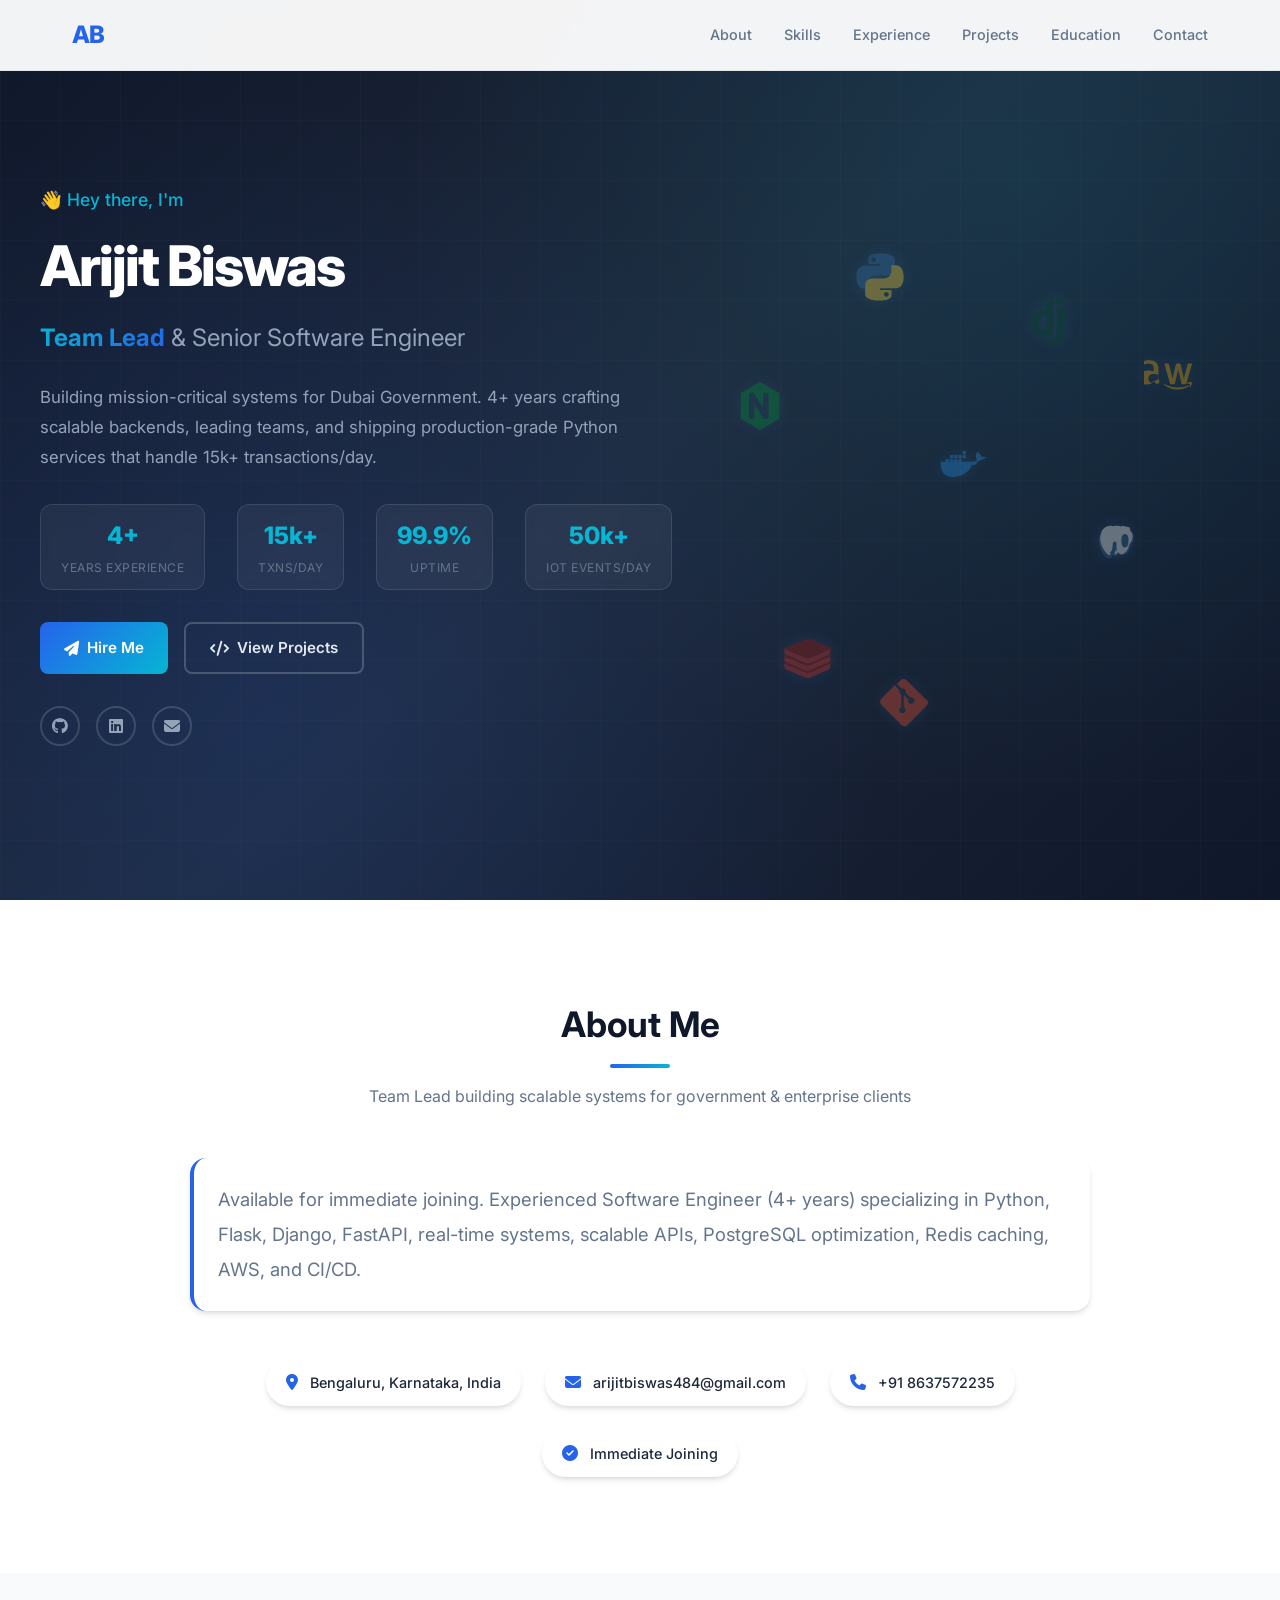
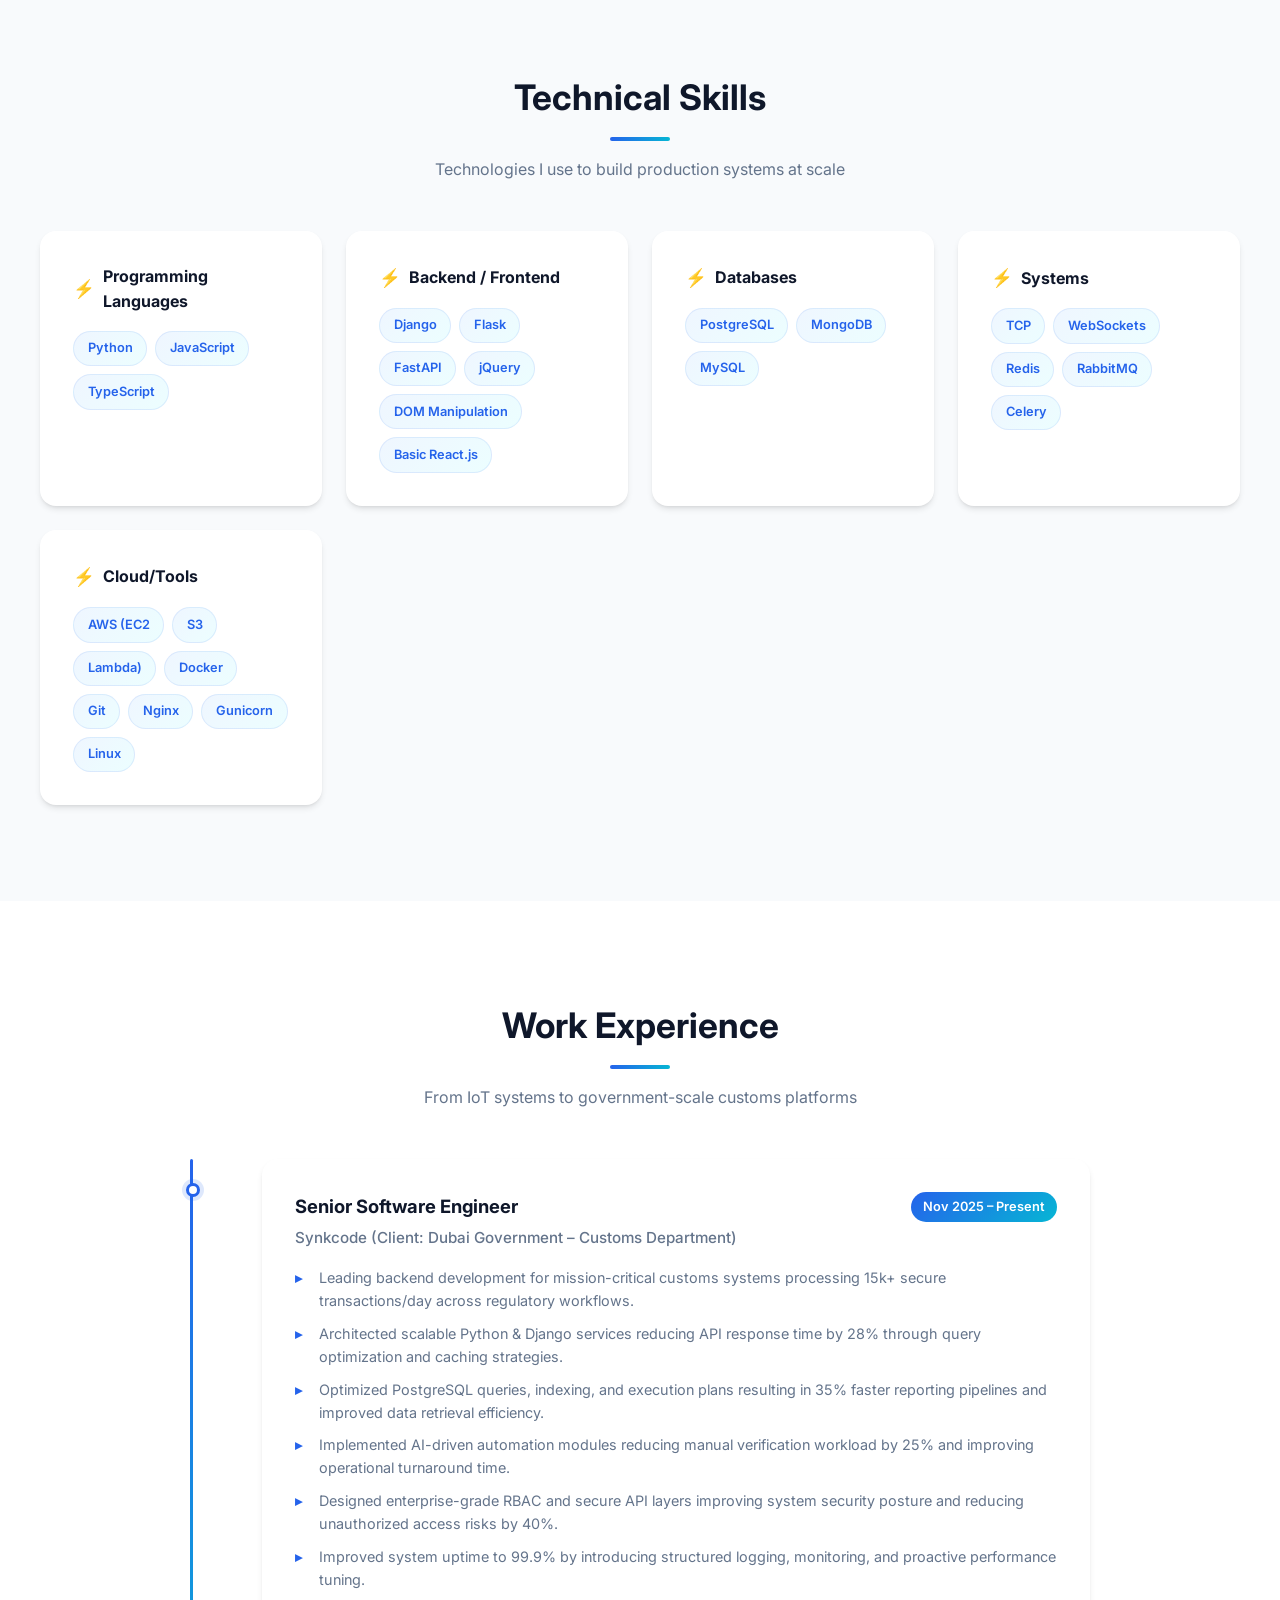
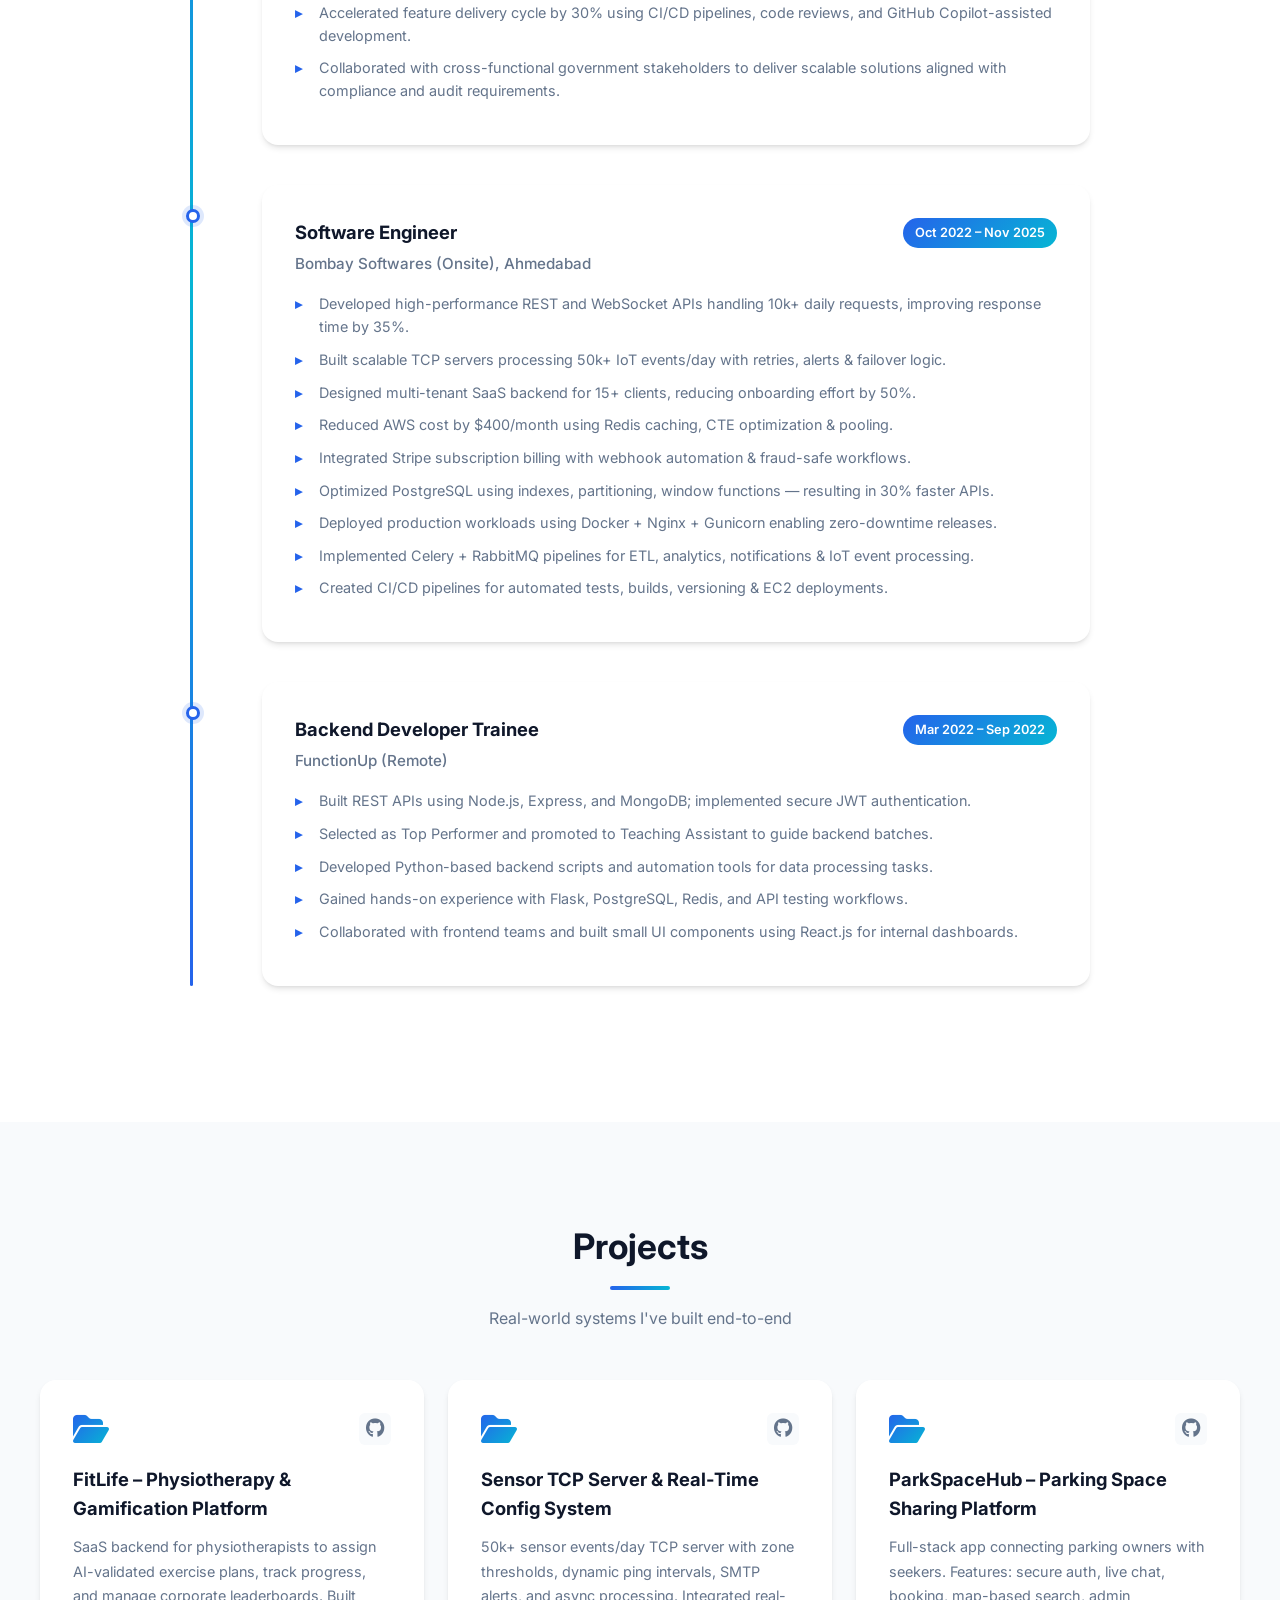
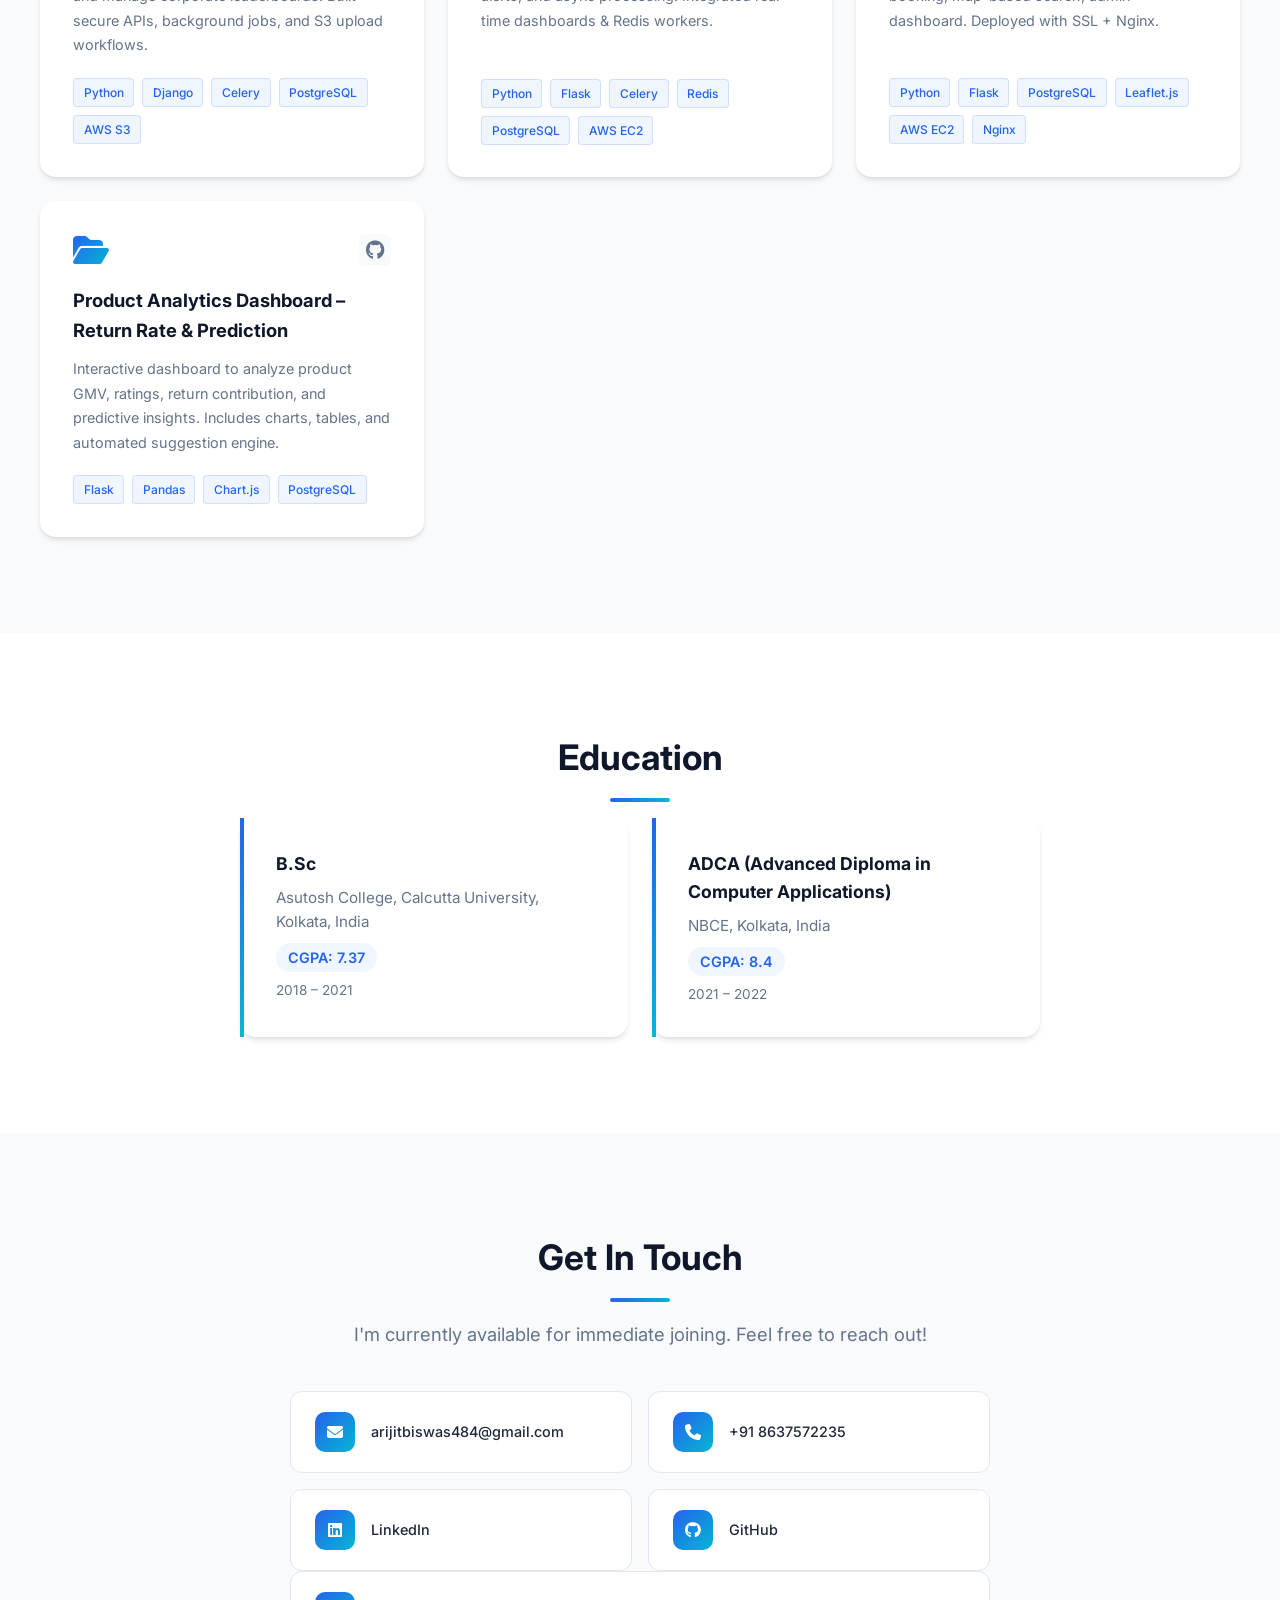
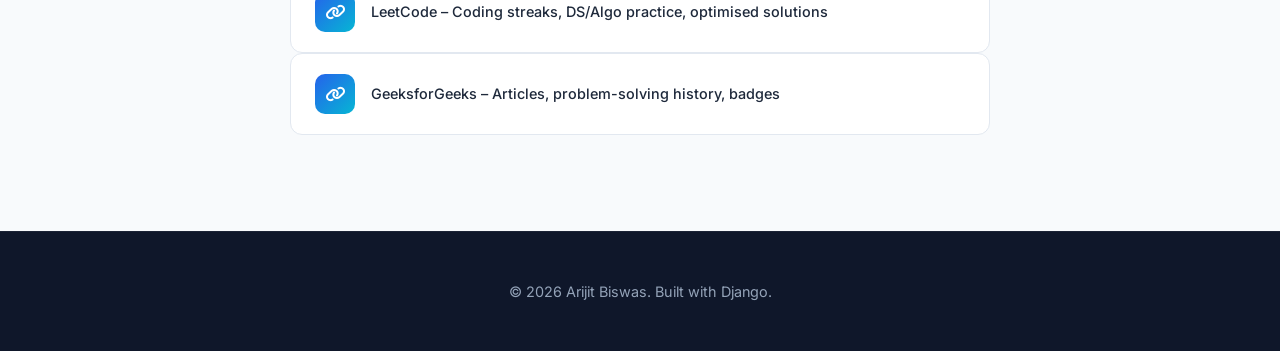
==== docs/index.html @ 63aa848c "Add static export for GitHub Pages" ====
<!DOCTYPE html>
<html lang="en">
<head>
    <meta charset="UTF-8">
    <meta name="viewport" content="width=device-width, initial-scale=1.0">
    <title>Arijit Biswas - Portfolio</title>
    <link rel="stylesheet" href="./static/css/style.css">
    <link href="https://fonts.googleapis.com/css2?family=Inter:wght@300;400;500;600;700;800&display=swap" rel="stylesheet">
    <link rel="stylesheet" href="https://cdnjs.cloudflare.com/ajax/libs/font-awesome/6.4.0/css/all.min.css">
</head>
<body>
    <nav class="navbar" id="navbar">
        <div class="nav-container">
            <a href="#hero" class="nav-logo">AB</a>
            <ul class="nav-links">
                <li><a href="#about">About</a></li>
                <li><a href="#skills">Skills</a></li>
                <li><a href="#experience">Experience</a></li>
                <li><a href="#projects">Projects</a></li>
                <li><a href="#education">Education</a></li>
                <li><a href="#contact">Contact</a></li>
            </ul>
            <button class="nav-toggle" id="nav-toggle">
                <i class="fas fa-bars"></i>
            </button>
        </div>
    </nav>

    
<!-- Hero Section -->
<section class="hero" id="hero">
    <div class="hero-overlay"></div>
    <div class="hero-particles" id="particles"></div>
    <div class="hero-content">
        <div class="hero-text">
            <p class="hero-greeting">👋 Hey there, I'm</p>
            <h1 class="hero-name">Arijit Biswas</h1>
            <h2 class="hero-title">
                <span class="title-highlight">Team Lead</span> &amp; Senior Software Engineer
            </h2>
            <p class="hero-summary">Building mission-critical systems for Dubai Government. 4+ years crafting scalable backends, leading teams, and shipping production-grade Python services that handle 15k+ transactions/day.</p>
            <div class="hero-stats">
                <div class="stat-item">
                    <span class="stat-number">4+</span>
                    <span class="stat-label">Years Experience</span>
                </div>
                <div class="stat-item">
                    <span class="stat-number">15k+</span>
                    <span class="stat-label">Txns/Day</span>
                </div>
                <div class="stat-item">
                    <span class="stat-number">99.9%</span>
                    <span class="stat-label">Uptime</span>
                </div>
                <div class="stat-item">
                    <span class="stat-number">50k+</span>
                    <span class="stat-label">IoT Events/Day</span>
                </div>
            </div>
            <div class="hero-cta">
                <a href="#contact" class="btn btn-primary"><i class="fas fa-paper-plane"></i> Hire Me</a>
                <a href="#projects" class="btn btn-outline"><i class="fas fa-code"></i> View Projects</a>
            </div>
            <div class="hero-socials">
                
                <a href="https://github.com/Ghostarijit" target="_blank"><i class="fab fa-github"></i></a>
                
                
                <a href="https://linkedin.com/in/arijit-biswas-a371b4179/" target="_blank"><i class="fab fa-linkedin"></i></a>
                
                <a href="mailto:arijitbiswas484@gmail.com"><i class="fas fa-envelope"></i></a>
            </div>
        </div>
        <div class="hero-tech-icons">
            <!-- Python -->
            <div class="floating-icon" style="--delay: 0s; --x: 68%; --y: 12%">
                <svg viewBox="0 0 128 128"><path fill="#3776AB" d="M63.4 1.1C31.3 1.1 33.2 15.1 33.2 15.1l.1 14.5h30.8v4.4H24.5S1 30.7 1 63.6s20.5 31.7 20.5 31.7h12.2V80.5s-.7-20.5 20.2-20.5h30.2s19.5.3 19.5-18.9V18.6S107 1.1 63.4 1.1zM47.1 11.3c3.5 0 6.4 2.9 6.4 6.4s-2.9 6.4-6.4 6.4-6.4-2.9-6.4-6.4 2.9-6.4 6.4-6.4z"/><path fill="#FFD43B" d="M64.6 126.9c32.1 0 30.2-14 30.2-14l-.1-14.5H64v-4.4h39.6s23.5 3.3 23.5-29.6-20.5-31.7-20.5-31.7H94.3v14.8s.7 20.5-20.2 20.5H43.9s-19.5-.3-19.5 18.9v22.5S21 126.9 64.6 126.9zm16.3-10.2c-3.5 0-6.4-2.9-6.4-6.4s2.9-6.4 6.4-6.4 6.4 2.9 6.4 6.4-2.9 6.4-6.4 6.4z"/></svg>
            </div>
            <!-- Django -->
            <div class="floating-icon" style="--delay: 0.8s; --x: 82%; --y: 20%">
                <svg viewBox="0 0 128 128"><path fill="#0C4B33" d="M59.4 0h20.2v96.6c-10.4 2-18 2.8-26.3 2.8C31.5 99.4 20 88.8 20 66.4c0-21.2 12.3-34.8 31.5-34.8 3 0 5.2.3 7.9 1V0zM59.4 49c-2-0.7-3.7-1-5.9-1-9.4 0-14.8 7.2-14.8 19.8 0 12.2 5.2 18.9 14.6 18.9 2 0 3.7-.2 6.1-.7V49z"/><path fill="#0C4B33" d="M108 23.3v53.4c0 18.4-1.4 27.2-5.4 34.8-3.7 7.2-8.6 11.7-18.7 16.7L65 119.4c10.1-4.7 14.8-8.7 18-15.2 3.4-6.7 4.5-14.5 4.5-34.2V23.3H108z"/><path fill="#0C4B33" d="M87.5 0h20.5v16.5H87.5z"/></svg>
            </div>
            <!-- Docker -->
            <div class="floating-icon" style="--delay: 1.5s; --x: 75%; --y: 45%">
                <svg viewBox="0 0 128 128"><path fill="#2496ED" d="M124.8 52.1c-4.3-2.5-10-2.8-14.8-1.4-.6-5.2-4-9.7-8-12.9l-1.6-1.3-1.4 1.6c-2.7 3.3-3.4 8.8-3.1 13 .3 3.1 1.2 6.3 3 9-3.2 1.8-6.8 2.6-10.2 3H2.3c-1.5 8.3-.3 19.2 4.8 27.3 5.8 9 14.8 13.4 27.4 13.4 24.2 0 42.2-11.2 50.6-31.5 3.3.1 10.4.2 14-6.9l.3-.5-1.6-.9zM24 56.9h-8.7v8.7H24v-8.7zm11.3 0H26.5v8.7h8.7v-8.7zm11.2 0H37.8v8.7h8.7v-8.7zm11.3 0H49.1v8.7h8.7v-8.7zM35.3 45.6H26.5v8.7h8.7v-8.7zm11.2 0H37.8v8.7h8.7v-8.7zm11.3 0H49.1v8.7h8.7v-8.7zm11.2 0h-8.7v8.7H69v-8.7zm0-11.3h-8.7v8.7H69v-8.7z"/></svg>
            </div>
            <!-- PostgreSQL -->
            <div class="floating-icon" style="--delay: 2s; --x: 88%; --y: 60%">
                <svg viewBox="0 0 128 128"><path fill="#336791" d="M93.8 18.6c-5-2.5-10.3-3.8-15.8-4.2-3.6-.2-7.1.1-10.5 1-1.3-.5-2.7-.8-4.1-1.1-5.5-1-10.8-.7-15.8.7-1.6-0.5-3.2-.9-4.9-1.2-5.8-1-11.2-.5-16 1.5C18.1 19 13.1 25.6 10 34c-4 10.8-3.5 22.8 1.4 35.8 1.6 4.2 3.5 8.1 5.6 11.6 3.1 5.2 6.5 9.4 10 12.3 3.1 2.6 6.1 3.9 8.8 3.9 1.3 0 2.6-.3 3.7-.9 2.5-1.4 4.2-4.2 5.1-8.5l.7.5c2 1.3 4.1 2 6.2 2.1h.5c3.4 0 6.5-1.8 8.7-5.1.1-.2.3-.4.4-.6 1.3 1.3 2.8 2.2 4.5 2.8 1.3.4 2.7.7 4.2.7 5.5 0 11.5-3.3 16.1-9.1 3.8-4.8 6.3-10.7 7-16.5.1-.6.1-1.2.2-1.8 2.4-2.4 4.3-5.2 5.6-8.5 2.7-6.8 2.8-13.7.3-19.3-1.6-3.6-4.2-6.4-7.6-8.3z"/><path fill="#fff" d="M90.6 23.5c4.8 2.6 7 7.3 7 14.2 0 4.7-1.3 9.5-3.5 14.2-1.5 3.2-3.5 5.7-5.9 7.8-.1 1-.3 2-.5 3-.7 5.4-3 10.8-6.5 15.2-4 5-9.1 7.8-13.5 7.8-1.2 0-2.3-.2-3.3-.5-2.3-.8-4.1-2.5-5.4-5-.2.3-.4.6-.6.8-2.7 4-6 5.7-9.3 4.7-2.5-.7-4.7-2.8-6.5-5.9l-.1-.2c-.8 4-2.2 6.6-4.3 7.8-2.4 1.3-5.2.5-8.2-2-3.3-2.8-6.5-6.8-9.5-11.8-2.1-3.5-3.9-7.1-5.4-11.2-4.6-12.2-5-23.4-1.4-33.3 2.9-7.7 7.4-13.5 15.1-16.9 4.4-2 9.3-2.5 14.6-1.5 1.2.2 2.3.5 3.5.9 4.5-1.4 9.3-1.7 14.4-.8 1.5.3 3 .7 4.4 1.2 3.2-.9 6.5-1.3 9.8-1 5 .4 9.9 1.6 14.6 3.9z"/><path fill="#336791" d="M56.8 79.6c-1.5-2.8-2.2-6.3-2.2-10.5V56.9c0-1.6-.4-2.8-1.1-3.5-.7-.7-1.7-1.1-3-1.2h-.3c-1.5 0-2.8.5-3.8 1.6-1.2 1.2-1.8 2.8-1.8 4.8v2.2c0 5.5-.7 10-2 13.3-1.3 3.3-3.2 6.2-5.6 8.5l.3.5c1.5 2.7 3.2 4.3 5.1 4.8 2.1.6 4.3-.5 6.3-3.3 1.6-2.3 2.7-4.9 3.3-7.9-.4-.7-.7-1.5-.9-2.3-.1-.4-.2-.8-.3-1.2zm30-30.9c0-5.4-.8-9.5-2.5-12.5-1.7-3-4-4.5-7-4.5h-.4c-3.4.2-5.8 1.9-7.3 5.3-1.3 2.8-1.9 6.7-1.9 11.6v3c0 4.5.6 8.2 1.9 11.2 1.5 3.4 3.8 5 7 5h.4c3 0 5.3-1.5 7-4.6 1.8-3.2 2.7-7.4 2.7-12.6v-2z"/></svg>
            </div>
            <!-- Redis -->
            <div class="floating-icon" style="--delay: 0.3s; --x: 62%; --y: 80%">
                <svg viewBox="0 0 128 128"><path fill="#DC382D" d="M121.8 93.1c-6.7 3.5-41.4 17.7-48.8 21.5-7.4 3.9-11.5 3.8-17.3 1-5.9-2.8-42.9-17.8-49.6-21-3.3-1.6-5.1-3-5.1-4.3v-13s48.1-10.5 55.8-13.2c7.7-2.8 10.4-2.9 17-.5s44.1 9.2 49.9 11.2v12.8c0 1.3-1.5 2.8-4.9 4.5z"/><path fill="#A41E11" d="M121.8 80.1c-6.7 3.5-41.4 17.7-48.8 21.5-7.4 3.9-11.5 3.8-17.3 1C49.8 99.8 12.8 84.7 6.1 82c-6.6-2.7-6.9-4.6-.2-7.2 6.7-2.6 44.2-17.4 51.9-20.1s10.4-2.9 17-.5c6.6 2.4 40.6 16.3 47.3 19.1 6.8 2.7 6.4 4.1-.3 6.8z"/><path fill="#DC382D" d="M121.8 73.5c-6.7 3.5-41.4 17.7-48.8 21.5-7.4 3.9-11.5 3.8-17.3 1-5.9-2.8-42.9-17.8-49.6-21-3.3-1.6-5.1-3-5.1-4.3V57.5s48.1-10.5 55.8-13.2c7.7-2.8 10.4-2.9 17-.5s44.1 9.2 49.9 11.2V68c0 1.2-1.5 2.7-4.9 4.5z"/><path fill="#A41E11" d="M121.8 60.5c-6.7 3.5-41.4 17.7-48.8 21.5-7.4 3.9-11.5 3.8-17.3 1C49.8 80.2 12.8 65.1 6.1 62.4c-6.6-2.7-6.9-4.6-.2-7.2C12.6 52.6 50.1 37.8 57.8 35s10.4-2.9 17-.5c6.6 2.4 40.6 16.3 47.3 19.1 6.8 2.7 6.4 4.1-.3 6.9z"/><path fill="#DC382D" d="M121.8 54c-6.7 3.5-41.4 17.7-48.8 21.5-7.4 3.9-11.5 3.8-17.3 1-5.9-2.8-42.9-17.8-49.6-21C2.8 53.9 1 52.5 1 51.2V38s48.1-10.5 55.8-13.2c7.7-2.8 10.4-2.9 17-.5s44.1 9.2 49.9 11.2v12.8c0 1.3-1.5 2.8-4.9 4.7z"/><path fill="#A41E11" d="M121.8 41c-6.7 3.5-41.4 17.7-48.8 21.5-7.4 3.9-11.5 3.8-17.3 1C49.8 60.7 12.8 45.6 6.1 42.9c-6.6-2.7-6.9-4.6-.2-7.2C12.6 33.1 50.1 18.3 57.8 15.5s10.4-2.9 17-.5c6.6 2.4 40.6 16.3 47.3 19.1 6.8 2.8 6.4 4.2-.3 6.9z"/></svg>
            </div>
            <!-- AWS -->
            <div class="floating-icon" style="--delay: 1.2s; --x: 92%; --y: 30%">
                <svg viewBox="0 0 128 128"><path fill="#F7A80D" d="M38.1 62.6c0 2.4.3 4.3.8 5.7s1.3 3 2.3 4.7c.4.6.5 1.2.5 1.7 0 .7-.4 1.5-1.3 2.2l-4.4 2.9c-.6.4-1.2.6-1.8.6-.7 0-1.4-.4-2.1-1.1-1-1-1.8-2.1-2.5-3.2-.7-1.2-1.4-2.5-2.1-4.1-5.4 6.3-12.1 9.5-20.2 9.5-5.8 0-10.4-1.6-13.8-4.9-3.4-3.3-5.2-7.7-5.2-13.1 0-5.8 2-10.5 6.2-14.1 4.1-3.6 9.6-5.3 16.6-5.3 2.3 0 4.7.2 7.2.5s5.1.9 7.9 1.5v-5c0-5.5-1.2-9.4-3.4-11.6-2.3-2.2-6.2-3.3-11.7-3.3-2.5 0-5.1.3-7.7.9-2.6.6-5.2 1.4-7.7 2.5-.6.3-1.1.4-1.5.5-.4.1-.7.2-1 .2-.9 0-1.3-.6-1.3-1.9v-3.4c0-1 .1-1.7.4-2.2.3-.5.8-.9 1.7-1.4 2.5-1.3 5.5-2.4 9-3.2 3.5-.9 7.2-1.3 11.1-1.3 8.5 0 14.7 1.9 18.6 5.8 3.9 3.9 5.8 9.7 5.8 17.6v23.1h.1zM22.5 72.8c2.2 0 4.5-.4 7-1.2 2.5-.8 4.7-2.3 6.5-4.3.7-.8 1.2-1.7 1.5-2.8.3-1.1.5-2.4.5-3.9v-5.7c-2-.5-4.2-.9-6.4-1.2s-4.4-.4-6.5-.4c-4.5 0-7.8 1.1-10 3.2-2.2 2.2-3.3 5.2-3.3 9.1 0 3.6.9 6.3 2.7 8.1 1.8 1.9 4.3 2.8 7.5 2.8l.5.1z"/><path fill="#F7A80D" d="M72.4 80.6c-1.1 0-1.9-.2-2.4-.7-.5-.4-.9-1.4-1.3-2.7L55.3 29.5c-.4-1.4-.6-2.3-.6-2.7 0-1.1.5-1.7 1.6-1.7h6.9c1.2 0 2 .2 2.5.7.5.4.9 1.4 1.2 2.7l9.3 36.7 8.6-36.7c.3-1.4.7-2.3 1.2-2.7.5-.4 1.4-.7 2.5-.7h5.6c1.2 0 2 .2 2.5.7.5.4 1 1.4 1.2 2.7l8.7 37.1L116 28.5c.4-1.4.8-2.3 1.3-2.7.5-.4 1.3-.7 2.4-.7h6.6c1.1 0 1.6.5 1.6 1.7 0 .3-.1.7-.1 1.1-.1.4-.2.9-.5 1.6l-14 47.7c-.4 1.4-.8 2.3-1.3 2.7-.5.4-1.3.7-2.4.7h-6.1c-1.2 0-2-.2-2.5-.7-.5-.5-1-1.4-1.2-2.7l-8.6-35.7-8.5 35.6c-.3 1.4-.7 2.3-1.2 2.7-.5.5-1.4.7-2.5.7h-6.1l-.1.4z"/><path fill="#F7A80D" d="M120.4 85.3c-8.3 6.1-20.3 9.4-30.6 9.4-14.5 0-27.5-5.4-37.3-14.3-.8-.7-.1-1.7.8-1.1 10.6 6.2 23.8 9.9 37.4 9.9 9.2 0 19.2-1.9 28.5-5.8 1.4-.6 2.6.9 1.2 1.9z"/><path fill="#F7A80D" d="M124 81c-1.1-1.4-7.2-.7-10-3-.7-.1-1-.5-.2-1 4.9-3.2 12.9-2.3 13.8-1.2.9 1.1-.2 8.9-4.8 12.6-.7.6-1.4.3-1.1-.5.1-.3 1.4-4.5.3-5.9z"/></svg>
            </div>
            <!-- Nginx -->
            <div class="floating-icon" style="--delay: 2.3s; --x: 58%; --y: 35%">
                <svg viewBox="0 0 128 128"><path fill="#009639" d="M64 0L12.5 30v68L64 128l51.5-30V30zm22.9 92.1c0 3.9-3.5 7-7.8 7-2.8 0-5.4-1.3-6.8-3.5L49.1 59.1v33c0 3.9-3.2 7-7.2 7s-7.2-3.1-7.2-7V35.9c0-3.9 3.5-7 7.8-7 2.8 0 5.4 1.3 6.8 3.5l23.2 36.5V35.9c0-3.9 3.2-7 7.2-7s7.2 3.1 7.2 7z"/></svg>
            </div>
            <!-- Git -->
            <div class="floating-icon" style="--delay: 1.8s; --x: 70%; --y: 88%">
                <svg viewBox="0 0 128 128"><path fill="#F05032" d="M124.7 57.1L70.9 3.4c-4.4-4.4-11.6-4.4-16 0L45 13.2l12.7 12.7c3-1 6.4-.3 8.8 2 2.4 2.4 3.1 5.9 2 8.9l12.2 12.2c3-.9 6.4-.3 8.8 2.1 3.4 3.4 3.4 8.8 0 12.2-3.4 3.4-8.8 3.4-12.2 0-2.6-2.6-3.2-6.3-1.9-9.5L63.6 41.8v33.2c.8.4 1.6.9 2.3 1.6 3.4 3.4 3.4 8.8 0 12.2-3.4 3.4-8.8 3.4-12.2 0-3.4-3.4-3.4-8.8 0-12.2.9-.9 1.9-1.5 3-2V41.1c-1.1-.5-2.1-1.1-3-2-2.6-2.6-3.2-6.4-1.8-9.6L39.2 16.7 3.4 52.5c-4.4 4.4-4.4 11.6 0 16l53.9 53.9c4.4 4.4 11.6 4.4 16 0l51.5-51.5c4.3-4.5 4.3-11.6-.1-16z"/></svg>
            </div>
        </div>
    </div>
</section>

<!-- About Section -->
<section class="section" id="about">
    <div class="container">
        <h2 class="section-title">About Me</h2>
        <p class="section-subtitle">Team Lead building scalable systems for government & enterprise clients</p>
        <div class="about-content">
            <p>Available for immediate joining. Experienced Software Engineer (4+ years) specializing in Python, Flask, Django, FastAPI, real-time systems, scalable APIs, PostgreSQL optimization, Redis caching, AWS, and CI/CD.</p>
            <div class="about-info">
                <div class="info-item">
                    <i class="fas fa-map-marker-alt"></i>
                    <span>Bengaluru, Karnataka, India</span>
                </div>
                <div class="info-item">
                    <i class="fas fa-envelope"></i>
                    <span>arijitbiswas484@gmail.com</span>
                </div>
                <div class="info-item">
                    <i class="fas fa-phone"></i>
                    <span>+91 8637572235</span>
                </div>
                <div class="info-item">
                    <i class="fas fa-check-circle"></i>
                    <span>Immediate Joining</span>
                </div>
            </div>
        </div>
    </div>
</section>

<!-- Skills Section -->
<section class="section section-alt" id="skills">
    <div class="container">
        <h2 class="section-title">Technical Skills</h2>
        <p class="section-subtitle">Technologies I use to build production systems at scale</p>
        <div class="skills-grid">
            
            <div class="skill-card">
                <h3>Programming Languages</h3>
                <div class="skill-tags">
                    
                    <span class="tag">Python</span>
                    
                    <span class="tag">JavaScript</span>
                    
                    <span class="tag">TypeScript</span>
                    
                </div>
            </div>
            
            <div class="skill-card">
                <h3>Backend / Frontend</h3>
                <div class="skill-tags">
                    
                    <span class="tag">Django</span>
                    
                    <span class="tag">Flask</span>
                    
                    <span class="tag">FastAPI</span>
                    
                    <span class="tag">jQuery</span>
                    
                    <span class="tag">DOM Manipulation</span>
                    
                    <span class="tag">Basic React.js</span>
                    
                </div>
            </div>
            
            <div class="skill-card">
                <h3>Databases</h3>
                <div class="skill-tags">
                    
                    <span class="tag">PostgreSQL</span>
                    
                    <span class="tag">MongoDB</span>
                    
                    <span class="tag">MySQL</span>
                    
                </div>
            </div>
            
            <div class="skill-card">
                <h3>Systems</h3>
                <div class="skill-tags">
                    
                    <span class="tag">TCP</span>
                    
                    <span class="tag">WebSockets</span>
                    
                    <span class="tag">Redis</span>
                    
                    <span class="tag">RabbitMQ</span>
                    
                    <span class="tag">Celery</span>
                    
                </div>
            </div>
            
            <div class="skill-card">
                <h3>Cloud/Tools</h3>
                <div class="skill-tags">
                    
                    <span class="tag">AWS (EC2</span>
                    
                    <span class="tag">S3</span>
                    
                    <span class="tag">Lambda)</span>
                    
                    <span class="tag">Docker</span>
                    
                    <span class="tag">Git</span>
                    
                    <span class="tag">Nginx</span>
                    
                    <span class="tag">Gunicorn</span>
                    
                    <span class="tag">Linux</span>
                    
                </div>
            </div>
            
        </div>
    </div>
</section>

<!-- Experience Section -->
<section class="section" id="experience">
    <div class="container">
        <h2 class="section-title">Work Experience</h2>
        <p class="section-subtitle">From IoT systems to government-scale customs platforms</p>
        <div class="timeline">
            
            <div class="timeline-item">
                <div class="timeline-dot"></div>
                <div class="timeline-content">
                    <div class="timeline-header">
                        <h3>Senior Software Engineer</h3>
                        <span class="timeline-date">Nov 2025 – Present</span>
                    </div>
                    <p class="timeline-company">Synkcode (Client: Dubai Government – Customs Department)</p>
                    <ul class="timeline-bullets">
                        
                        <li>Leading backend development for mission-critical customs systems processing 15k+ secure transactions/day across regulatory workflows.</li>
                        
                        <li>Architected scalable Python &amp; Django services reducing API response time by 28% through query optimization and caching strategies.</li>
                        
                        <li>Optimized PostgreSQL queries, indexing, and execution plans resulting in 35% faster reporting pipelines and improved data retrieval efficiency.</li>
                        
                        <li>Implemented AI-driven automation modules reducing manual verification workload by 25% and improving operational turnaround time.</li>
                        
                        <li>Designed enterprise-grade RBAC and secure API layers improving system security posture and reducing unauthorized access risks by 40%.</li>
                        
                        <li>Improved system uptime to 99.9% by introducing structured logging, monitoring, and proactive performance tuning.</li>
                        
                        <li>Accelerated feature delivery cycle by 30% using CI/CD pipelines, code reviews, and GitHub Copilot-assisted development.</li>
                        
                        <li>Collaborated with cross-functional government stakeholders to deliver scalable solutions aligned with compliance and audit requirements.</li>
                        
                    </ul>
                </div>
            </div>
            
            <div class="timeline-item">
                <div class="timeline-dot"></div>
                <div class="timeline-content">
                    <div class="timeline-header">
                        <h3>Software Engineer</h3>
                        <span class="timeline-date">Oct 2022 – Nov 2025</span>
                    </div>
                    <p class="timeline-company">Bombay Softwares (Onsite), Ahmedabad</p>
                    <ul class="timeline-bullets">
                        
                        <li>Developed high-performance REST and WebSocket APIs handling 10k+ daily requests, improving response time by 35%.</li>
                        
                        <li>Built scalable TCP servers processing 50k+ IoT events/day with retries, alerts &amp; failover logic.</li>
                        
                        <li>Designed multi-tenant SaaS backend for 15+ clients, reducing onboarding effort by 50%.</li>
                        
                        <li>Reduced AWS cost by $400/month using Redis caching, CTE optimization &amp; pooling.</li>
                        
                        <li>Integrated Stripe subscription billing with webhook automation &amp; fraud-safe workflows.</li>
                        
                        <li>Optimized PostgreSQL using indexes, partitioning, window functions — resulting in 30% faster APIs.</li>
                        
                        <li>Deployed production workloads using Docker + Nginx + Gunicorn enabling zero-downtime releases.</li>
                        
                        <li>Implemented Celery + RabbitMQ pipelines for ETL, analytics, notifications &amp; IoT event processing.</li>
                        
                        <li>Created CI/CD pipelines for automated tests, builds, versioning &amp; EC2 deployments.</li>
                        
                    </ul>
                </div>
            </div>
            
            <div class="timeline-item">
                <div class="timeline-dot"></div>
                <div class="timeline-content">
                    <div class="timeline-header">
                        <h3>Backend Developer Trainee</h3>
                        <span class="timeline-date">Mar 2022 – Sep 2022</span>
                    </div>
                    <p class="timeline-company">FunctionUp (Remote)</p>
                    <ul class="timeline-bullets">
                        
                        <li>Built REST APIs using Node.js, Express, and MongoDB; implemented secure JWT authentication.</li>
                        
                        <li>Selected as Top Performer and promoted to Teaching Assistant to guide backend batches.</li>
                        
                        <li>Developed Python-based backend scripts and automation tools for data processing tasks.</li>
                        
                        <li>Gained hands-on experience with Flask, PostgreSQL, Redis, and API testing workflows.</li>
                        
                        <li>Collaborated with frontend teams and built small UI components using React.js for internal dashboards.</li>
                        
                    </ul>
                </div>
            </div>
            
        </div>
    </div>
</section>

<!-- Projects Section -->
<section class="section section-alt" id="projects">
    <div class="container">
        <h2 class="section-title">Projects</h2>
        <p class="section-subtitle">Real-world systems I've built end-to-end</p>
        <div class="projects-grid">
            
            <div class="project-card">
                <div class="project-header">
                    <i class="fas fa-folder-open"></i>
                    <div class="project-links">
                        
                        <a href="https://github.com/Ghostarijit" target="_blank"><i class="fab fa-github"></i></a>
                        
                        
                    </div>
                </div>
                <h3>FitLife – Physiotherapy &amp; Gamification Platform</h3>
                <p>SaaS backend for physiotherapists to assign AI-validated exercise plans, track progress, and manage corporate leaderboards. Built secure APIs, background jobs, and S3 upload workflows.</p>
                <div class="project-tech">
                    
                    <span>Python</span>
                    
                    <span>Django</span>
                    
                    <span>Celery</span>
                    
                    <span>PostgreSQL</span>
                    
                    <span>AWS S3</span>
                    
                </div>
            </div>
            
            <div class="project-card">
                <div class="project-header">
                    <i class="fas fa-folder-open"></i>
                    <div class="project-links">
                        
                        <a href="https://github.com/Ghostarijit" target="_blank"><i class="fab fa-github"></i></a>
                        
                        
                    </div>
                </div>
                <h3>Sensor TCP Server &amp; Real-Time Config System</h3>
                <p>50k+ sensor events/day TCP server with zone thresholds, dynamic ping intervals, SMTP alerts, and async processing. Integrated real-time dashboards &amp; Redis workers.</p>
                <div class="project-tech">
                    
                    <span>Python</span>
                    
                    <span>Flask</span>
                    
                    <span>Celery</span>
                    
                    <span>Redis</span>
                    
                    <span>PostgreSQL</span>
                    
                    <span>AWS EC2</span>
                    
                </div>
            </div>
            
            <div class="project-card">
                <div class="project-header">
                    <i class="fas fa-folder-open"></i>
                    <div class="project-links">
                        
                        <a href="https://github.com/Ghostarijit" target="_blank"><i class="fab fa-github"></i></a>
                        
                        
                    </div>
                </div>
                <h3>ParkSpaceHub – Parking Space Sharing Platform</h3>
                <p>Full-stack app connecting parking owners with seekers. Features: secure auth, live chat, booking, map-based search, admin dashboard. Deployed with SSL + Nginx.</p>
                <div class="project-tech">
                    
                    <span>Python</span>
                    
                    <span>Flask</span>
                    
                    <span>PostgreSQL</span>
                    
                    <span>Leaflet.js</span>
                    
                    <span>AWS EC2</span>
                    
                    <span>Nginx</span>
                    
                </div>
            </div>
            
            <div class="project-card">
                <div class="project-header">
                    <i class="fas fa-folder-open"></i>
                    <div class="project-links">
                        
                        <a href="https://github.com/Ghostarijit" target="_blank"><i class="fab fa-github"></i></a>
                        
                        
                    </div>
                </div>
                <h3>Product Analytics Dashboard – Return Rate &amp; Prediction</h3>
                <p>Interactive dashboard to analyze product GMV, ratings, return contribution, and predictive insights. Includes charts, tables, and automated suggestion engine.</p>
                <div class="project-tech">
                    
                    <span>Flask</span>
                    
                    <span>Pandas</span>
                    
                    <span>Chart.js</span>
                    
                    <span>PostgreSQL</span>
                    
                </div>
            </div>
            
        </div>
    </div>
</section>

<!-- Education Section -->
<section class="section" id="education">
    <div class="container">
        <h2 class="section-title">Education</h2>
        <div class="education-grid">
            
            <div class="education-card">
                <h3>B.Sc</h3>
                <p class="edu-institution">Asutosh College, Calcutta University, Kolkata, India</p>
                <p class="edu-cgpa">CGPA: 7.37</p>
                <p class="edu-year">2018 – 2021</p>
            </div>
            
            <div class="education-card">
                <h3>ADCA (Advanced Diploma in Computer Applications)</h3>
                <p class="edu-institution">NBCE, Kolkata, India</p>
                <p class="edu-cgpa">CGPA: 8.4</p>
                <p class="edu-year">2021 – 2022</p>
            </div>
            
        </div>
    </div>
</section>

<!-- Contact Section -->
<section class="section section-alt" id="contact">
    <div class="container">
        <h2 class="section-title">Get In Touch</h2>
        <div class="contact-content">
            <p>I'm currently available for immediate joining. Feel free to reach out!</p>
            <div class="contact-links">
                <a href="mailto:arijitbiswas484@gmail.com" class="contact-item">
                    <i class="fas fa-envelope"></i>
                    <span>arijitbiswas484@gmail.com</span>
                </a>
                <a href="tel:+918637572235" class="contact-item">
                    <i class="fas fa-phone"></i>
                    <span>+91 8637572235</span>
                </a>
                
                <a href="https://linkedin.com/in/arijit-biswas-a371b4179/" target="_blank" class="contact-item">
                    <i class="fab fa-linkedin"></i>
                    <span>LinkedIn</span>
                </a>
                
                
                <a href="https://github.com/Ghostarijit" target="_blank" class="contact-item">
                    <i class="fab fa-github"></i>
                    <span>GitHub</span>
                </a>
                
            </div>
            
            <a href="https://leetcode.com/" target="_blank" class="contact-item">
                <i class="fas fa-link"></i>
                <span>LeetCode – Coding streaks, DS/Algo practice, optimised solutions</span>
            </a>
            
            <a href="https://www.geeksforgeeks.org/" target="_blank" class="contact-item">
                <i class="fas fa-link"></i>
                <span>GeeksforGeeks – Articles, problem-solving history, badges</span>
            </a>
            
        </div>
    </div>
</section>


    <footer class="footer">
        <div class="container">
            <p>&copy; 2026 Arijit Biswas. Built with Django.</p>
        </div>
    </footer>

    <script src="./static/js/main.js"></script>
</body>
</html>
---- docs/static/css/style.css ----
/* === Reset & Variables === */
:root {
    --primary: #2563eb;
    --primary-dark: #1d4ed8;
    --secondary: #0f172a;
    --accent: #06b6d4;
    --text: #1e293b;
    --text-light: #64748b;
    --bg: #ffffff;
    --bg-alt: #f8fafc;
    --border: #e2e8f0;
    --card-shadow: 0 4px 6px -1px rgba(0, 0, 0, 0.1), 0 2px 4px -2px rgba(0, 0, 0, 0.1);
    --transition: all 0.3s ease;
}

* {
    margin: 0;
    padding: 0;
    box-sizing: border-box;
}

html {
    scroll-behavior: smooth;
}

body {
    font-family: 'Inter', sans-serif;
    color: var(--text);
    line-height: 1.6;
    background: var(--bg);
}

a {
    text-decoration: none;
    color: inherit;
}

ul {
    list-style: none;
}

/* === Navbar === */
.navbar {
    position: fixed;
    top: 0;
    left: 0;
    right: 0;
    z-index: 1000;
    background: rgba(255, 255, 255, 0.95);
    backdrop-filter: blur(10px);
    border-bottom: 1px solid var(--border);
    transition: var(--transition);
}

.navbar.scrolled {
    box-shadow: 0 2px 10px rgba(0, 0, 0, 0.1);
}

.nav-container {
    max-width: 1200px;
    margin: 0 auto;
    padding: 1rem 2rem;
    display: flex;
    align-items: center;
    justify-content: space-between;
}

.nav-logo {
    font-size: 1.5rem;
    font-weight: 800;
    color: var(--primary);
    letter-spacing: -1px;
}

.nav-links {
    display: flex;
    gap: 2rem;
}

.nav-links a {
    font-size: 0.9rem;
    font-weight: 500;
    color: var(--text-light);
    transition: var(--transition);
    position: relative;
}

.nav-links a:hover {
    color: var(--primary);
}

.nav-links a::after {
    content: '';
    position: absolute;
    bottom: -4px;
    left: 0;
    width: 0;
    height: 2px;
    background: var(--primary);
    transition: var(--transition);
}

.nav-links a:hover::after {
    width: 100%;
}

.nav-toggle {
    display: none;
    background: none;
    border: none;
    font-size: 1.5rem;
    color: var(--text);
    cursor: pointer;
}

/* === Hero === */
.hero {
    min-height: 100vh;
    display: flex;
    align-items: center;
    padding: 6rem 2rem 4rem;
    background: linear-gradient(135deg, #0f172a 0%, #1e293b 50%, #0f172a 100%);
    position: relative;
    overflow: hidden;
}

.hero-overlay {
    position: absolute;
    inset: 0;
    background: 
        radial-gradient(circle at 20% 80%, rgba(37, 99, 235, 0.15) 0%, transparent 50%),
        radial-gradient(circle at 80% 20%, rgba(6, 182, 212, 0.1) 0%, transparent 50%),
        url("data:image/svg+xml,%3Csvg width='60' height='60' xmlns='http://www.w3.org/2000/svg'%3E%3Cdefs%3E%3Cpattern id='grid' width='60' height='60' patternUnits='userSpaceOnUse'%3E%3Cpath d='M 60 0 L 0 0 0 60' fill='none' stroke='rgba(255,255,255,0.03)' stroke-width='1'/%3E%3C/pattern%3E%3C/defs%3E%3Crect width='100%25' height='100%25' fill='url(%23grid)'/%3E%3C/svg%3E");
    pointer-events: none;
}

.hero-content {
    max-width: 1200px;
    margin: 0 auto;
    width: 100%;
    position: relative;
    z-index: 2;
}

.hero-text {
    max-width: 650px;
}

.hero-greeting {
    font-size: 1.1rem;
    color: var(--accent);
    font-weight: 500;
    margin-bottom: 0.5rem;
}

.hero-name {
    font-size: 3.5rem;
    font-weight: 800;
    color: #ffffff;
    margin-bottom: 0.5rem;
    letter-spacing: -2px;
}

.hero-title {
    font-size: 1.5rem;
    color: #94a3b8;
    font-weight: 400;
    margin-bottom: 1.5rem;
}

.title-highlight {
    color: var(--accent);
    font-weight: 700;
    background: linear-gradient(135deg, var(--accent), var(--primary));
    -webkit-background-clip: text;
    -webkit-text-fill-color: transparent;
    background-clip: text;
}

.hero-summary {
    font-size: 1.05rem;
    color: #94a3b8;
    max-width: 600px;
    margin-bottom: 2rem;
    line-height: 1.8;
}

/* Hero Stats */
.hero-stats {
    display: flex;
    gap: 2rem;
    margin-bottom: 2rem;
    flex-wrap: wrap;
}

.stat-item {
    display: flex;
    flex-direction: column;
    align-items: center;
    padding: 0.75rem 1.25rem;
    background: rgba(255, 255, 255, 0.05);
    border: 1px solid rgba(255, 255, 255, 0.1);
    border-radius: 12px;
    backdrop-filter: blur(4px);
}

.stat-number {
    font-size: 1.5rem;
    font-weight: 800;
    color: var(--accent);
}

.stat-label {
    font-size: 0.75rem;
    color: #64748b;
    text-transform: uppercase;
    letter-spacing: 0.5px;
    margin-top: 2px;
}

/* Floating tech icons */
.hero-tech-icons {
    position: absolute;
    inset: 0;
    pointer-events: none;
}

.floating-icon {
    position: absolute;
    left: var(--x);
    top: var(--y);
    width: 48px;
    height: 48px;
    opacity: 0.35;
    animation: float 6s ease-in-out infinite;
    animation-delay: var(--delay);
    filter: drop-shadow(0 0 8px rgba(99, 179, 237, 0.3));
    transition: opacity 0.3s ease;
}

.floating-icon svg {
    width: 100%;
    height: 100%;
}

.floating-icon:hover {
    opacity: 0.7;
}

@keyframes float {
    0%, 100% { transform: translateY(0px) rotate(0deg); }
    33% { transform: translateY(-15px) rotate(3deg); }
    66% { transform: translateY(-8px) rotate(-2deg); }
}

.hero-cta {
    display: flex;
    gap: 1rem;
    margin-bottom: 2rem;
}

.btn {
    display: inline-flex;
    align-items: center;
    gap: 0.5rem;
    padding: 0.75rem 1.5rem;
    border-radius: 8px;
    font-weight: 600;
    font-size: 0.95rem;
    transition: var(--transition);
    cursor: pointer;
}

.btn-primary {
    background: linear-gradient(135deg, var(--primary), var(--accent));
    color: white;
    border: none;
}

.btn-primary:hover {
    transform: translateY(-2px);
    box-shadow: 0 4px 20px rgba(37, 99, 235, 0.5);
}

.btn-outline {
    border: 2px solid rgba(255, 255, 255, 0.2);
    color: #e2e8f0;
    background: transparent;
}

.btn-outline:hover {
    border-color: var(--accent);
    color: var(--accent);
    transform: translateY(-2px);
}

.hero-socials {
    display: flex;
    gap: 1rem;
}

.hero-socials a {
    width: 40px;
    height: 40px;
    border-radius: 50%;
    border: 2px solid rgba(255, 255, 255, 0.15);
    display: flex;
    align-items: center;
    justify-content: center;
    color: #94a3b8;
    transition: var(--transition);
}

.hero-socials a:hover {
    border-color: var(--accent);
    color: var(--accent);
    transform: translateY(-3px);
    box-shadow: 0 0 15px rgba(6, 182, 212, 0.3);
}

/* === Sections === */
.section {
    padding: 6rem 2rem;
}

.section-alt {
    background: var(--bg-alt);
}

.container {
    max-width: 1200px;
    margin: 0 auto;
}

.section-title {
    font-size: 2.2rem;
    font-weight: 700;
    text-align: center;
    margin-bottom: 1rem;
    color: var(--secondary);
    position: relative;
}

.section-title::after {
    content: '';
    display: block;
    margin: 12px auto 0;
    width: 60px;
    height: 4px;
    background: linear-gradient(90deg, var(--primary), var(--accent));
    border-radius: 2px;
}

.section-subtitle {
    text-align: center;
    color: var(--text-light);
    font-size: 1rem;
    margin-bottom: 3rem;
}

/* === About === */
.about-content {
    max-width: 900px;
    margin: 0 auto;
    display: grid;
    grid-template-columns: 1fr;
    gap: 2rem;
    text-align: center;
}

.about-content > p {
    font-size: 1.15rem;
    color: var(--text-light);
    margin-bottom: 1rem;
    line-height: 1.9;
    padding: 1.5rem;
    background: white;
    border-radius: 16px;
    box-shadow: var(--card-shadow);
    border-left: 4px solid var(--primary);
    text-align: left;
}

.about-info {
    display: flex;
    justify-content: center;
    gap: 1.5rem;
    flex-wrap: wrap;
}

.info-item {
    display: flex;
    align-items: center;
    gap: 0.75rem;
    color: var(--text);
    padding: 0.75rem 1.25rem;
    background: white;
    border-radius: 50px;
    box-shadow: var(--card-shadow);
    font-size: 0.9rem;
    font-weight: 500;
}

.info-item i {
    color: var(--primary);
    font-size: 1rem;
}

/* === Skills === */
.skills-grid {
    display: grid;
    grid-template-columns: repeat(auto-fit, minmax(280px, 1fr));
    gap: 1.5rem;
}

.skill-card {
    background: white;
    padding: 2rem;
    border-radius: 16px;
    box-shadow: var(--card-shadow);
    transition: var(--transition);
    border: 1px solid transparent;
    position: relative;
    overflow: hidden;
}

.skill-card::before {
    content: '';
    position: absolute;
    top: 0;
    left: 0;
    right: 0;
    height: 3px;
    background: linear-gradient(90deg, var(--primary), var(--accent));
    transform: scaleX(0);
    transform-origin: left;
    transition: transform 0.3s ease;
}

.skill-card:hover::before {
    transform: scaleX(1);
}

.skill-card:hover {
    transform: translateY(-6px);
    box-shadow: 0 20px 40px rgba(0, 0, 0, 0.1);
    border-color: rgba(37, 99, 235, 0.1);
}

.skill-card h3 {
    font-size: 1rem;
    font-weight: 700;
    color: var(--secondary);
    margin-bottom: 1rem;
    display: flex;
    align-items: center;
    gap: 0.5rem;
}

.skill-card h3::before {
    content: '⚡';
    font-size: 1.1rem;
}

.skill-tags {
    display: flex;
    flex-wrap: wrap;
    gap: 0.5rem;
}

.tag {
    display: inline-block;
    padding: 0.4rem 0.85rem;
    background: linear-gradient(135deg, #eff6ff, #ecfeff);
    color: var(--primary);
    border-radius: 20px;
    font-size: 0.8rem;
    font-weight: 600;
    border: 1px solid rgba(37, 99, 235, 0.1);
    transition: var(--transition);
}

.tag:hover {
    background: var(--primary);
    color: white;
    transform: scale(1.05);
}

/* === Timeline / Experience === */
.timeline {
    position: relative;
    max-width: 900px;
    margin: 0 auto;
    padding-left: 2.5rem;
}

.timeline::before {
    content: '';
    position: absolute;
    left: 0;
    top: 0;
    bottom: 0;
    width: 3px;
    background: linear-gradient(180deg, var(--primary), var(--accent), var(--primary));
    border-radius: 3px;
}

.timeline-item {
    position: relative;
    margin-bottom: 2.5rem;
    padding-left: 2rem;
}

.timeline-dot {
    position: absolute;
    left: -2.75rem;
    top: 1.5rem;
    width: 14px;
    height: 14px;
    border-radius: 50%;
    background: white;
    border: 3px solid var(--primary);
    box-shadow: 0 0 0 4px rgba(37, 99, 235, 0.15);
    transition: var(--transition);
}

.timeline-item:hover .timeline-dot {
    background: var(--primary);
    box-shadow: 0 0 0 6px rgba(37, 99, 235, 0.2);
}

.timeline-content {
    background: white;
    padding: 2rem;
    border-radius: 16px;
    box-shadow: var(--card-shadow);
    transition: var(--transition);
    border: 1px solid transparent;
}

.timeline-item:hover .timeline-content {
    box-shadow: 0 15px 35px rgba(0, 0, 0, 0.1);
    border-color: rgba(37, 99, 235, 0.1);
}

.timeline-header {
    display: flex;
    justify-content: space-between;
    align-items: flex-start;
    flex-wrap: wrap;
    gap: 0.5rem;
    margin-bottom: 0.25rem;
}

.timeline-header h3 {
    font-size: 1.15rem;
    font-weight: 700;
    color: var(--secondary);
}

.timeline-date {
    font-size: 0.8rem;
    color: white;
    font-weight: 600;
    white-space: nowrap;
    background: linear-gradient(135deg, var(--primary), var(--accent));
    padding: 0.3rem 0.75rem;
    border-radius: 20px;
}

.timeline-company {
    color: var(--text-light);
    font-size: 0.95rem;
    margin-bottom: 1rem;
    font-weight: 500;
}

.timeline-bullets {
    list-style: none;
    padding-left: 0;
}

.timeline-bullets li {
    color: var(--text-light);
    font-size: 0.9rem;
    margin-bottom: 0.6rem;
    line-height: 1.6;
    padding-left: 1.5rem;
    position: relative;
}

.timeline-bullets li::before {
    content: '▸';
    position: absolute;
    left: 0;
    color: var(--primary);
    font-weight: bold;
}

/* === Projects === */
.projects-grid {
    display: grid;
    grid-template-columns: repeat(auto-fit, minmax(320px, 1fr));
    gap: 1.5rem;
}

.project-card {
    background: white;
    padding: 2rem;
    border-radius: 16px;
    box-shadow: var(--card-shadow);
    transition: var(--transition);
    display: flex;
    flex-direction: column;
    border: 1px solid transparent;
    position: relative;
    overflow: hidden;
}

.project-card::after {
    content: '';
    position: absolute;
    bottom: 0;
    left: 0;
    right: 0;
    height: 3px;
    background: linear-gradient(90deg, var(--primary), var(--accent));
    transform: scaleX(0);
    transition: transform 0.3s ease;
}

.project-card:hover::after {
    transform: scaleX(1);
}

.project-card:hover {
    transform: translateY(-8px);
    box-shadow: 0 20px 40px rgba(0, 0, 0, 0.12);
    border-color: rgba(37, 99, 235, 0.1);
}

.project-header {
    display: flex;
    justify-content: space-between;
    align-items: center;
    margin-bottom: 1.25rem;
}

.project-header > i {
    font-size: 2rem;
    background: linear-gradient(135deg, var(--primary), var(--accent));
    -webkit-background-clip: text;
    -webkit-text-fill-color: transparent;
    background-clip: text;
}

.project-links {
    display: flex;
    gap: 0.75rem;
}

.project-links a {
    color: var(--text-light);
    font-size: 1.2rem;
    transition: var(--transition);
    width: 32px;
    height: 32px;
    display: flex;
    align-items: center;
    justify-content: center;
    border-radius: 6px;
    background: var(--bg-alt);
}

.project-links a:hover {
    color: var(--primary);
    background: #eff6ff;
}

.project-card h3 {
    font-size: 1.15rem;
    font-weight: 700;
    color: var(--secondary);
    margin-bottom: 0.75rem;
}

.project-card p {
    color: var(--text-light);
    font-size: 0.9rem;
    line-height: 1.7;
    flex: 1;
    margin-bottom: 1.25rem;
}

.project-tech {
    display: flex;
    flex-wrap: wrap;
    gap: 0.5rem;
}

.project-tech span {
    font-size: 0.75rem;
    color: var(--primary);
    font-weight: 500;
    padding: 0.25rem 0.6rem;
    background: #eff6ff;
    border-radius: 4px;
    border: 1px solid rgba(37, 99, 235, 0.15);
}

/* === Education === */
.education-grid {
    display: grid;
    grid-template-columns: repeat(auto-fit, minmax(300px, 1fr));
    gap: 1.5rem;
    max-width: 800px;
    margin: 0 auto;
}

.education-card {
    background: white;
    padding: 2rem;
    border-radius: 16px;
    box-shadow: var(--card-shadow);
    border-left: 4px solid transparent;
    border-image: linear-gradient(180deg, var(--primary), var(--accent)) 1;
    transition: var(--transition);
}

.education-card:hover {
    transform: translateY(-4px);
    box-shadow: 0 15px 35px rgba(0, 0, 0, 0.1);
}

.education-card h3 {
    font-size: 1.1rem;
    font-weight: 700;
    color: var(--secondary);
    margin-bottom: 0.5rem;
}

.edu-institution {
    color: var(--text-light);
    font-size: 0.95rem;
}

.edu-cgpa {
    color: var(--primary);
    font-weight: 600;
    font-size: 0.9rem;
    margin-top: 0.5rem;
    display: inline-block;
    background: #eff6ff;
    padding: 0.2rem 0.75rem;
    border-radius: 20px;
}

.edu-year {
    color: var(--text-light);
    font-size: 0.85rem;
    margin-top: 0.5rem;
}

/* === Contact === */
.contact-content {
    text-align: center;
    max-width: 700px;
    margin: 0 auto;
}

.contact-content > p {
    color: var(--text-light);
    font-size: 1.15rem;
    margin-bottom: 2.5rem;
    line-height: 1.8;
}

.contact-links {
    display: grid;
    grid-template-columns: repeat(auto-fit, minmax(250px, 1fr));
    gap: 1rem;
}

.contact-item {
    display: flex;
    align-items: center;
    gap: 1rem;
    padding: 1.25rem 1.5rem;
    border-radius: 12px;
    border: 1px solid var(--border);
    transition: var(--transition);
    background: white;
}

.contact-item:hover {
    border-color: var(--primary);
    background: #eff6ff;
    transform: translateY(-3px);
    box-shadow: 0 8px 20px rgba(37, 99, 235, 0.1);
}

.contact-item i {
    color: white;
    font-size: 1rem;
    width: 40px;
    height: 40px;
    display: flex;
    align-items: center;
    justify-content: center;
    background: linear-gradient(135deg, var(--primary), var(--accent));
    border-radius: 10px;
    flex-shrink: 0;
}

.contact-item span {
    font-weight: 500;
    color: var(--text);
    font-size: 0.9rem;
}

/* === Footer === */
.footer {
    padding: 3rem 2rem;
    text-align: center;
    background: var(--secondary);
    color: #94a3b8;
    font-size: 0.9rem;
    border-top: 1px solid rgba(255, 255, 255, 0.05);
}

/* === Responsive === */
@media (max-width: 768px) {
    .nav-links {
        display: none;
        position: absolute;
        top: 100%;
        left: 0;
        right: 0;
        background: white;
        flex-direction: column;
        padding: 1rem 2rem;
        border-bottom: 1px solid var(--border);
        gap: 1rem;
    }

    .nav-links.active {
        display: flex;
    }

    .nav-toggle {
        display: block;
    }

    .hero-name {
        font-size: 2.5rem;
    }

    .hero-title {
        font-size: 1.2rem;
    }

    .hero-cta {
        flex-direction: column;
        align-items: flex-start;
    }

    .hero-stats {
        gap: 1rem;
    }

    .stat-item {
        padding: 0.5rem 1rem;
    }

    .floating-icon {
        display: none;
    }

    .about-info {
        flex-direction: column;
        align-items: center;
    }

    .timeline-header {
        flex-direction: column;
    }

    .contact-item {
        min-width: auto;
        width: 100%;
    }
}

/* === Animations === */
@keyframes fadeInUp {
    from {
        opacity: 0;
        transform: translateY(30px);
    }
    to {
        opacity: 1;
        transform: translateY(0);
    }
}

.animate-in {
    animation: fadeInUp 0.6s ease forwards;
}
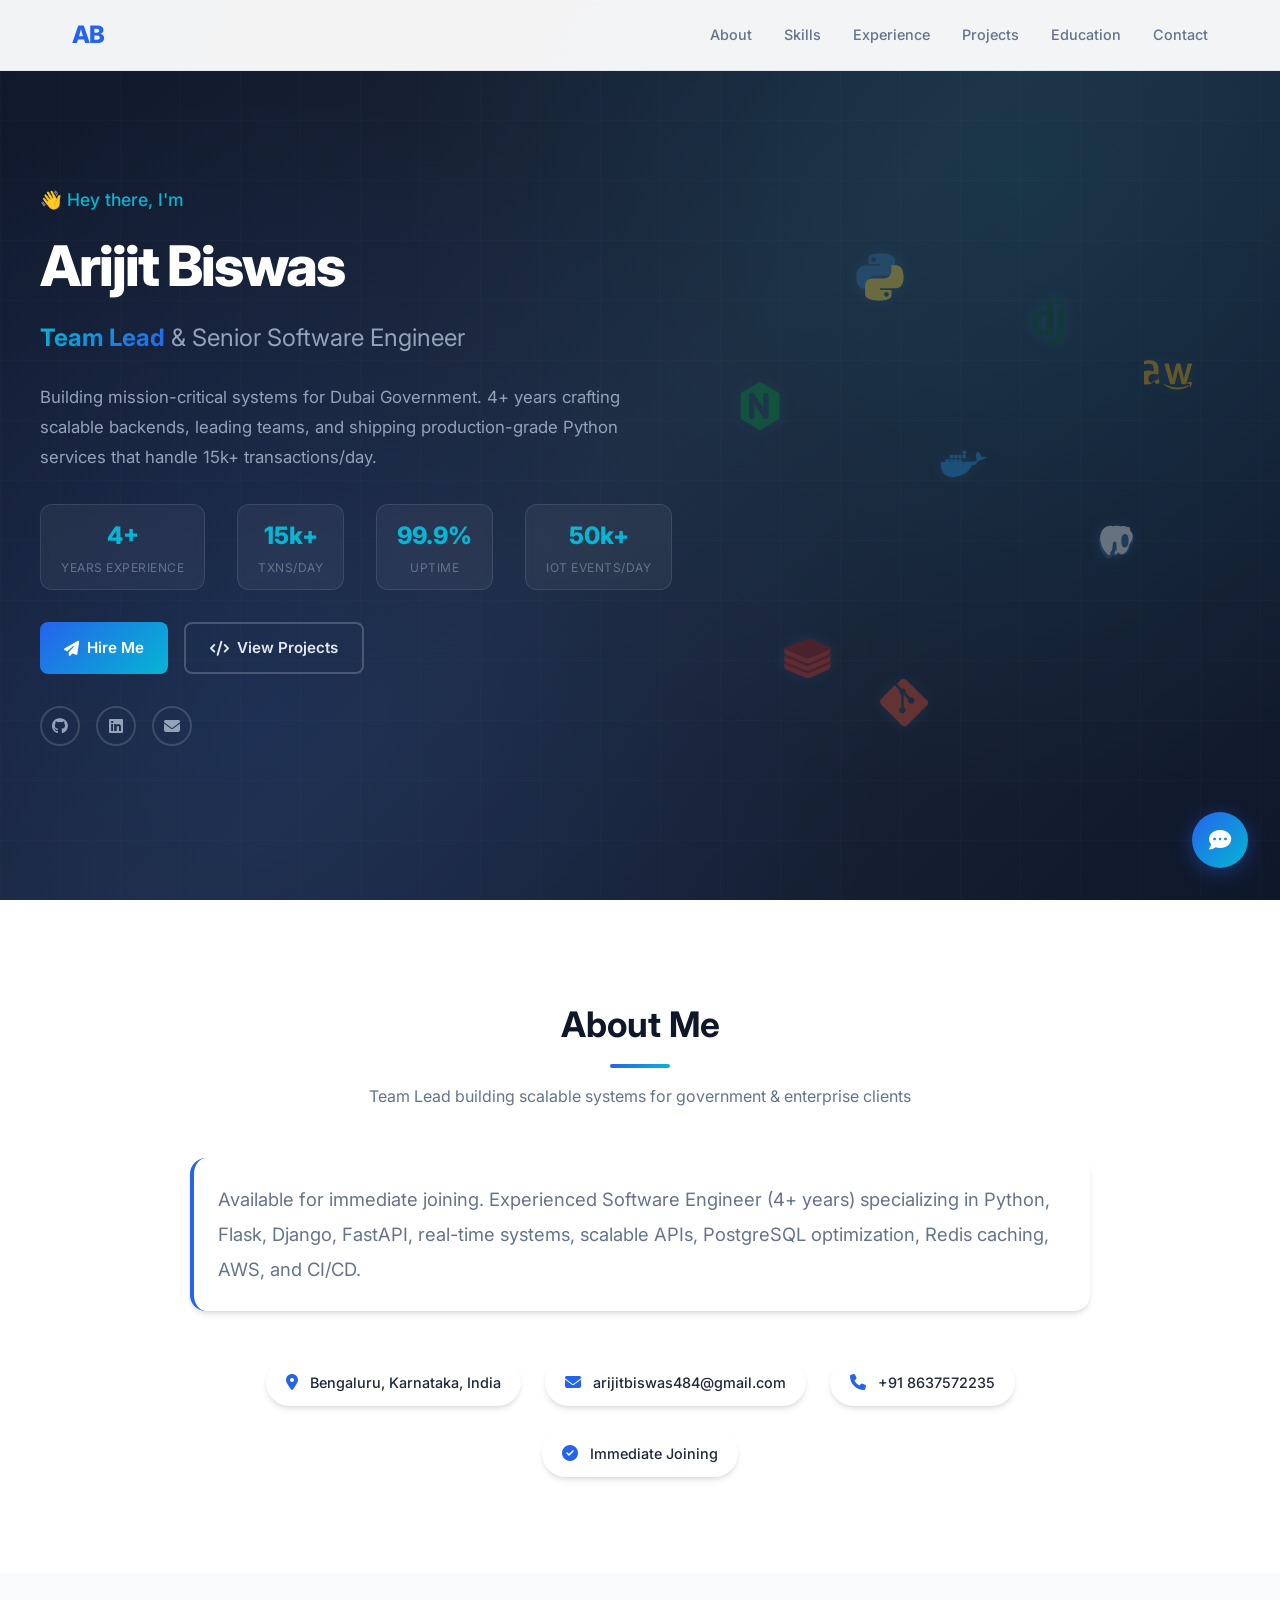
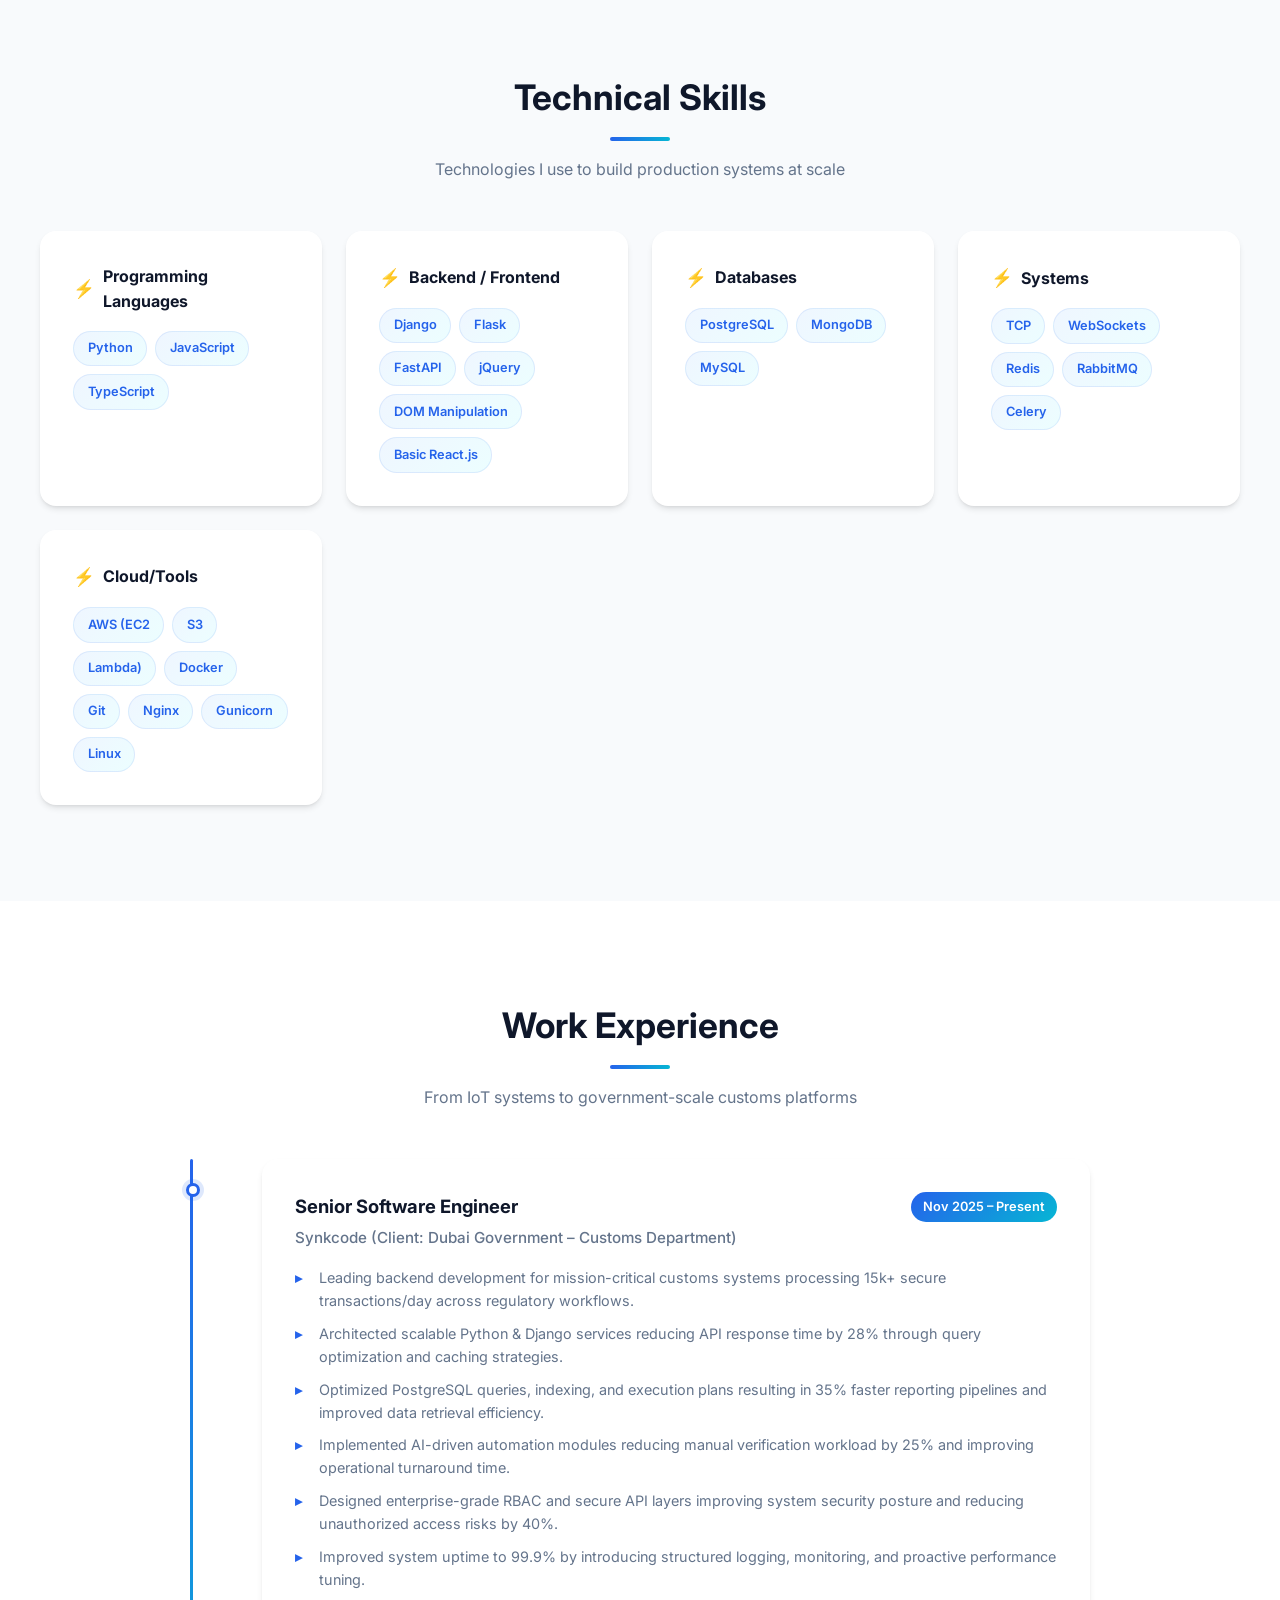
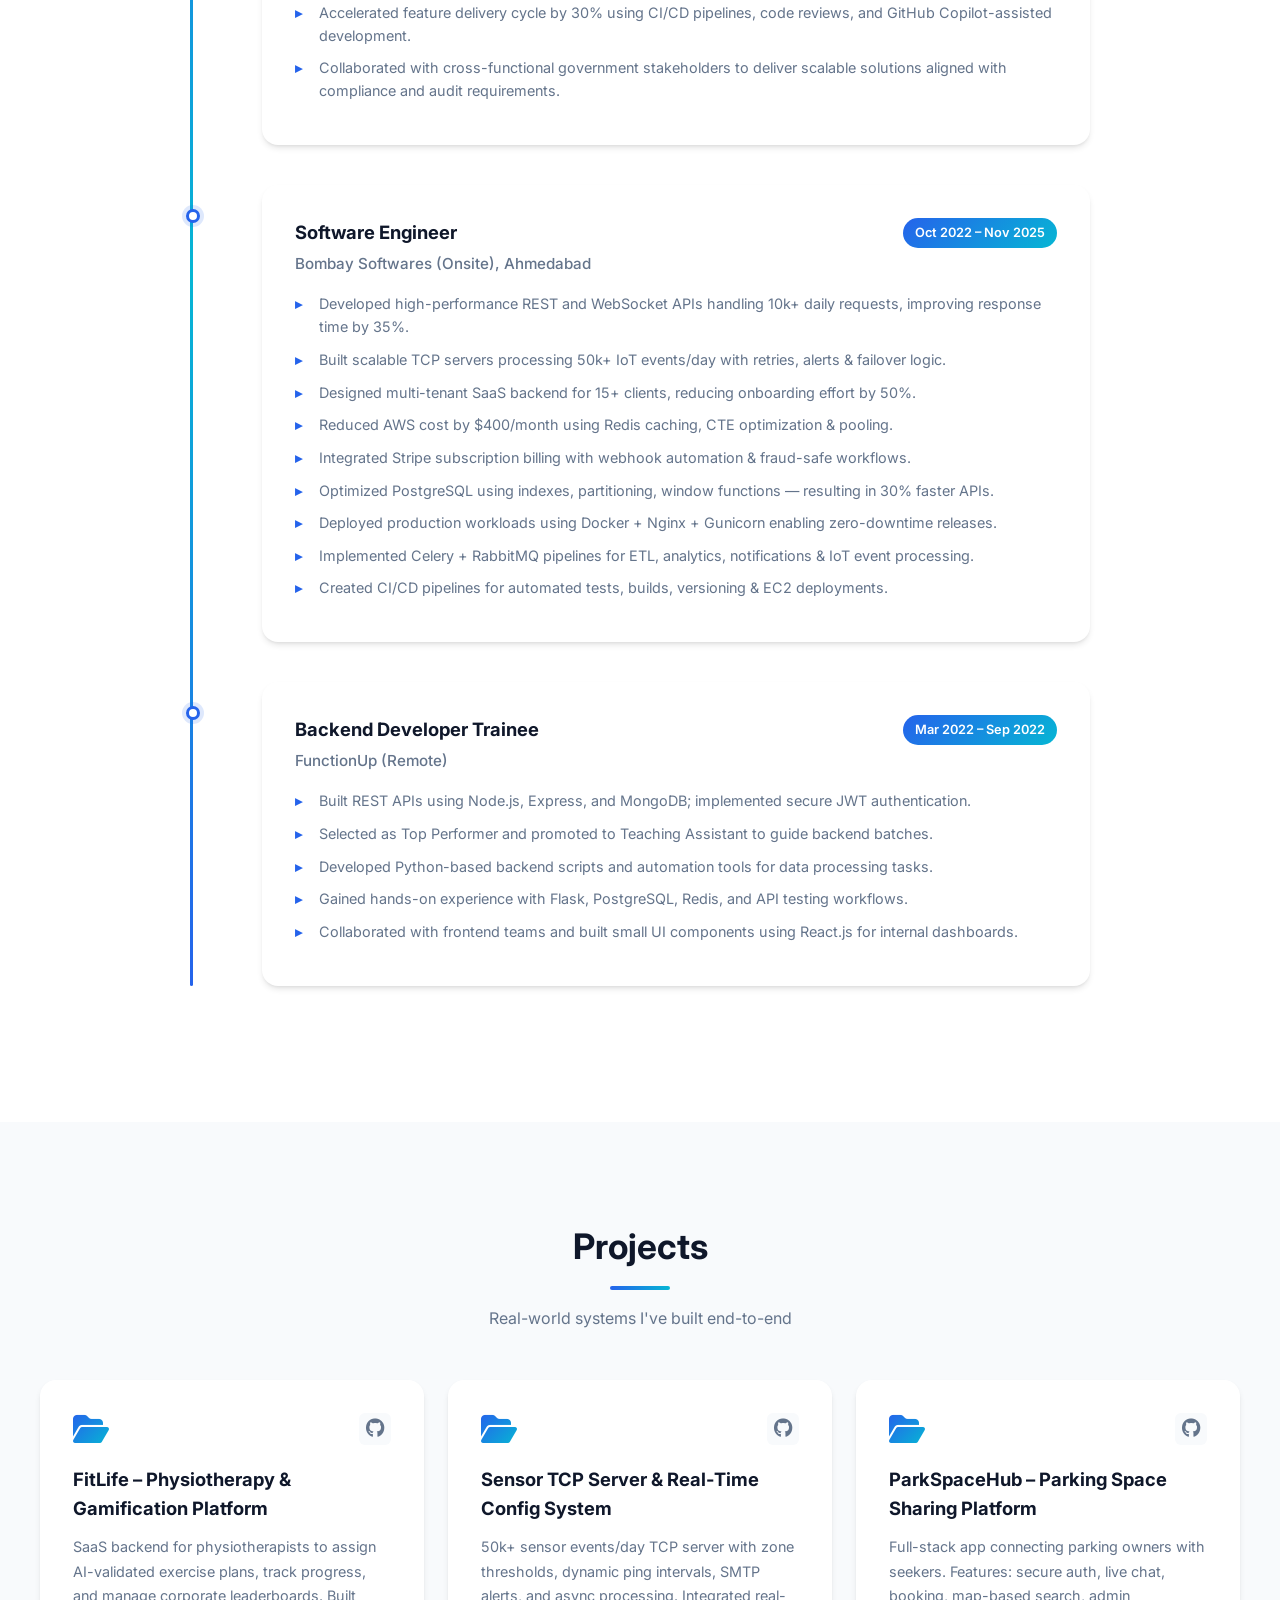
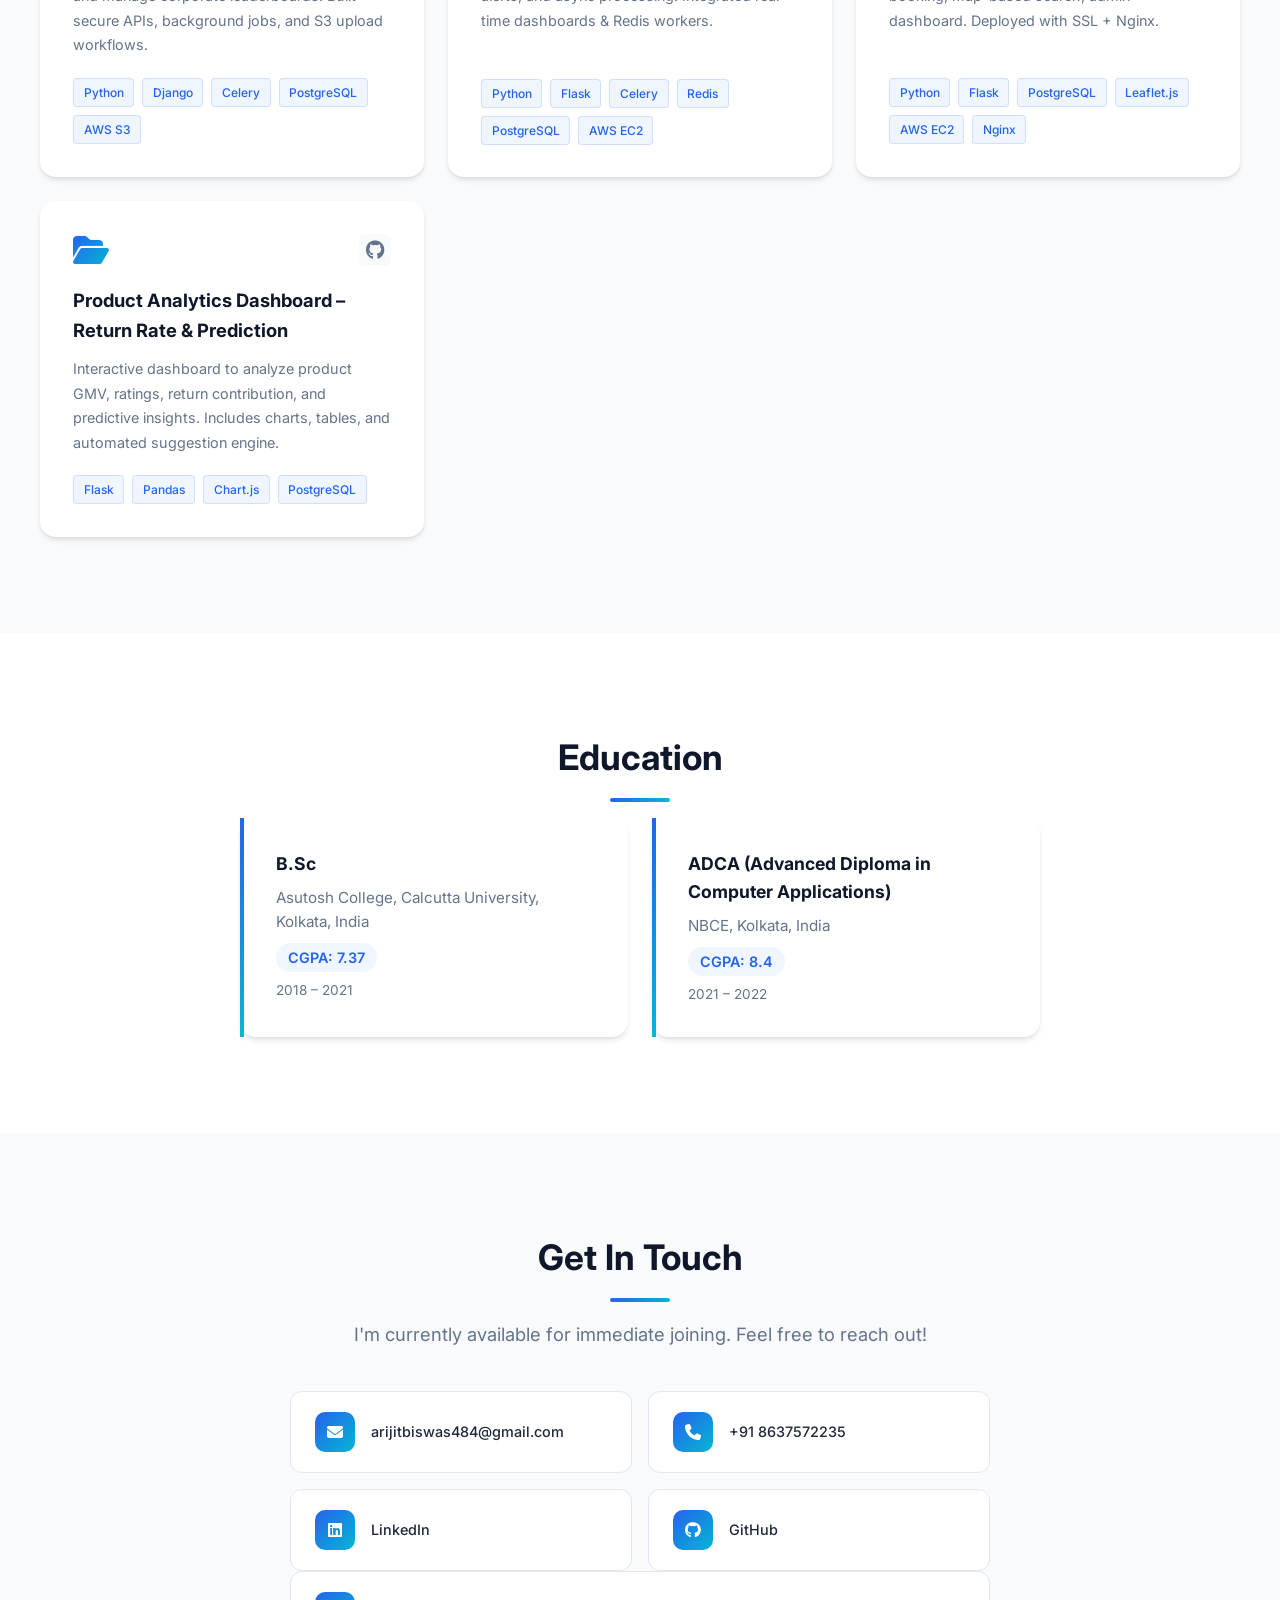
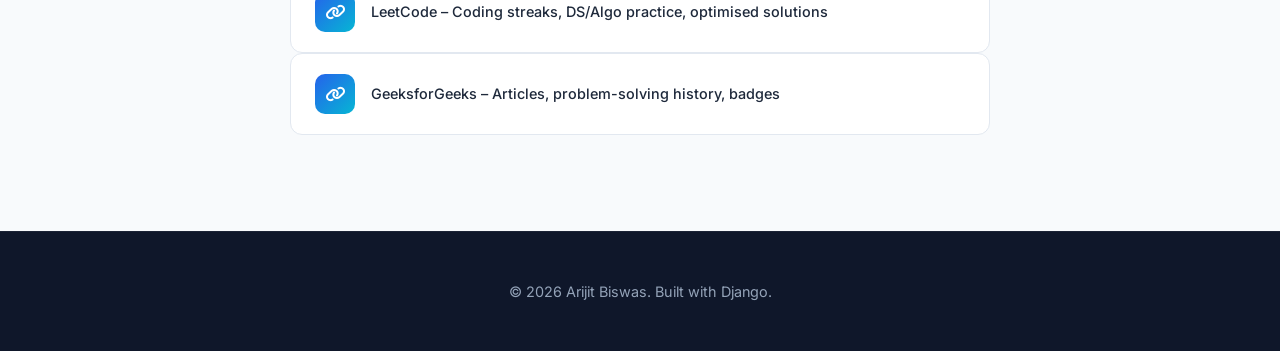
==== commit 79b3b55f: "Add Zudo chatbot with resume knowledge base" ====
--- a/docs/index.html
+++ b/docs/index.html
@@ -526,6 +526,25 @@
         </div>
     </footer>
 
+    <!-- Chatbot -->
+    <div class="chatbot-toggle" id="chatbot-toggle">
+        <i class="fas fa-comment-dots"></i>
+    </div>
+    <div class="chatbot" id="chatbot">
+        <div class="chatbot-header">
+            <span><i class="fas fa-robot"></i> Zudo</span>
+            <button class="chatbot-close" id="chatbot-close"><i class="fas fa-times"></i></button>
+        </div>
+        <div class="chatbot-messages" id="chatbot-messages">
+            <div class="chat-msg bot">Hi! 👋 I'm Zudo — Arijit's portfolio assistant. Ask me anything about his skills, experience, or projects!</div>
+        </div>
+        <div class="chatbot-input">
+            <input type="text" id="chatbot-input" placeholder="Ask a question..." autocomplete="off">
+            <button id="chatbot-send"><i class="fas fa-paper-plane"></i></button>
+        </div>
+    </div>
+
     <script src="./static/js/main.js"></script>
+    <script src="./static/js/chatbot.js"></script>
 </body>
 </html>
--- a/docs/static/css/style.css
+++ b/docs/static/css/style.css
@@ -906,3 +906,168 @@
 .animate-in {
     animation: fadeInUp 0.6s ease forwards;
 }
+
+/* === Chatbot === */
+.chatbot-toggle {
+    position: fixed;
+    bottom: 2rem;
+    right: 2rem;
+    width: 56px;
+    height: 56px;
+    background: linear-gradient(135deg, var(--primary), var(--accent));
+    color: white;
+    border-radius: 50%;
+    display: flex;
+    align-items: center;
+    justify-content: center;
+    font-size: 1.4rem;
+    cursor: pointer;
+    z-index: 1000;
+    box-shadow: 0 4px 20px rgba(37, 99, 235, 0.4);
+    transition: var(--transition);
+    animation: pulse-bot 2s infinite;
+}
+
+.chatbot-toggle:hover {
+    transform: scale(1.1);
+}
+
+@keyframes pulse-bot {
+    0%, 100% { box-shadow: 0 4px 20px rgba(37, 99, 235, 0.4); }
+    50% { box-shadow: 0 4px 30px rgba(37, 99, 235, 0.7); }
+}
+
+.chatbot {
+    position: fixed;
+    bottom: 6rem;
+    right: 2rem;
+    width: 360px;
+    max-height: 480px;
+    background: white;
+    border-radius: 16px;
+    box-shadow: 0 10px 40px rgba(0, 0, 0, 0.2);
+    z-index: 1001;
+    display: none;
+    flex-direction: column;
+    overflow: hidden;
+}
+
+.chatbot.active {
+    display: flex;
+    animation: fadeInUp 0.3s ease;
+}
+
+.chatbot-header {
+    background: linear-gradient(135deg, var(--primary), var(--accent));
+    color: white;
+    padding: 1rem 1.25rem;
+    display: flex;
+    justify-content: space-between;
+    align-items: center;
+    font-weight: 600;
+    font-size: 0.95rem;
+}
+
+.chatbot-header i {
+    margin-right: 0.5rem;
+}
+
+.chatbot-close {
+    background: none;
+    border: none;
+    color: white;
+    font-size: 1.1rem;
+    cursor: pointer;
+    opacity: 0.8;
+    transition: var(--transition);
+}
+
+.chatbot-close:hover {
+    opacity: 1;
+}
+
+.chatbot-messages {
+    flex: 1;
+    padding: 1rem;
+    overflow-y: auto;
+    max-height: 320px;
+    display: flex;
+    flex-direction: column;
+    gap: 0.75rem;
+}
+
+.chat-msg {
+    padding: 0.65rem 1rem;
+    border-radius: 12px;
+    font-size: 0.85rem;
+    line-height: 1.5;
+    max-width: 85%;
+    word-wrap: break-word;
+}
+
+.chat-msg.bot {
+    background: #f1f5f9;
+    color: var(--text);
+    align-self: flex-start;
+    border-bottom-left-radius: 4px;
+}
+
+.chat-msg.user {
+    background: linear-gradient(135deg, var(--primary), var(--accent));
+    color: white;
+    align-self: flex-end;
+    border-bottom-right-radius: 4px;
+}
+
+.chatbot-input {
+    display: flex;
+    border-top: 1px solid var(--border);
+    padding: 0.75rem;
+    gap: 0.5rem;
+}
+
+.chatbot-input input {
+    flex: 1;
+    border: 1px solid var(--border);
+    border-radius: 8px;
+    padding: 0.5rem 0.75rem;
+    font-size: 0.85rem;
+    font-family: inherit;
+    outline: none;
+    transition: var(--transition);
+}
+
+.chatbot-input input:focus {
+    border-color: var(--primary);
+}
+
+.chatbot-input button {
+    background: linear-gradient(135deg, var(--primary), var(--accent));
+    color: white;
+    border: none;
+    border-radius: 8px;
+    width: 38px;
+    height: 38px;
+    cursor: pointer;
+    display: flex;
+    align-items: center;
+    justify-content: center;
+    transition: var(--transition);
+}
+
+.chatbot-input button:hover {
+    transform: scale(1.05);
+}
+
+@media (max-width: 768px) {
+    .chatbot {
+        width: calc(100% - 2rem);
+        right: 1rem;
+        bottom: 5rem;
+    }
+
+    .chatbot-toggle {
+        bottom: 1.5rem;
+        right: 1.5rem;
+    }
+}
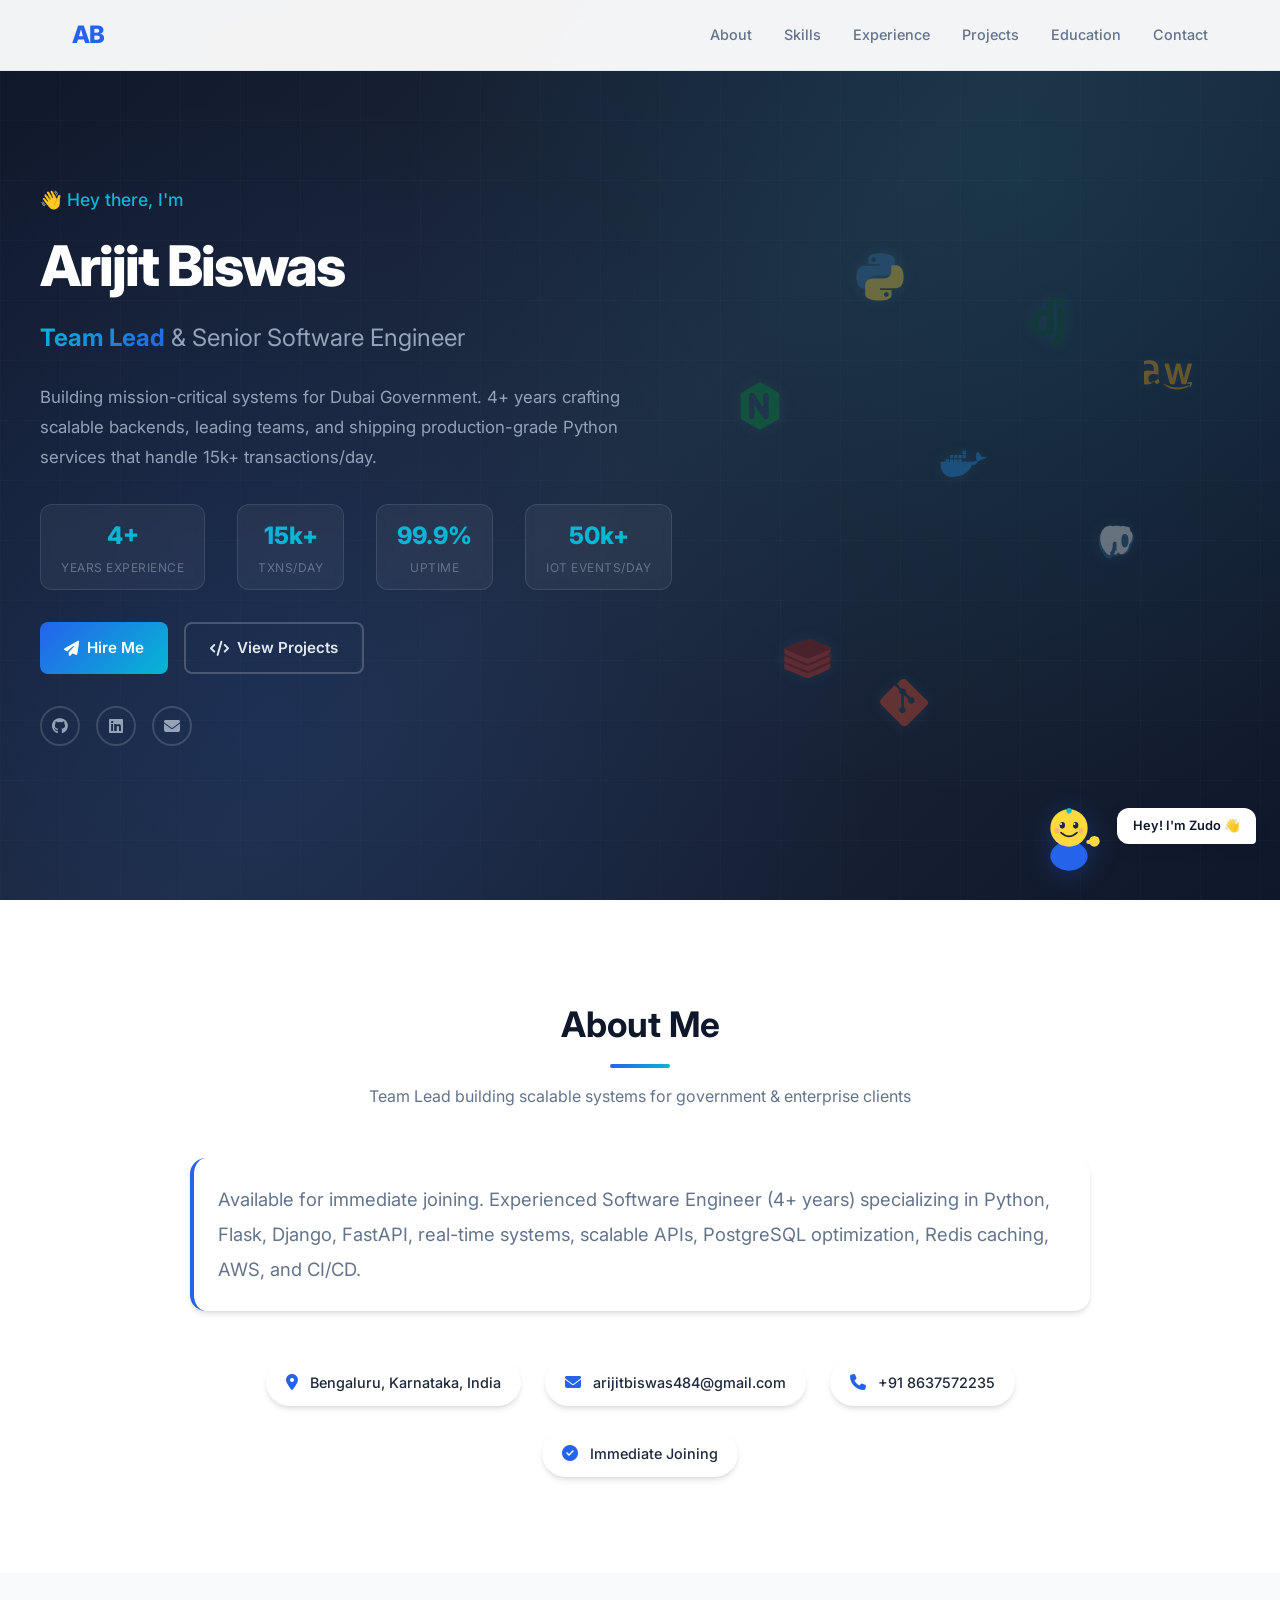
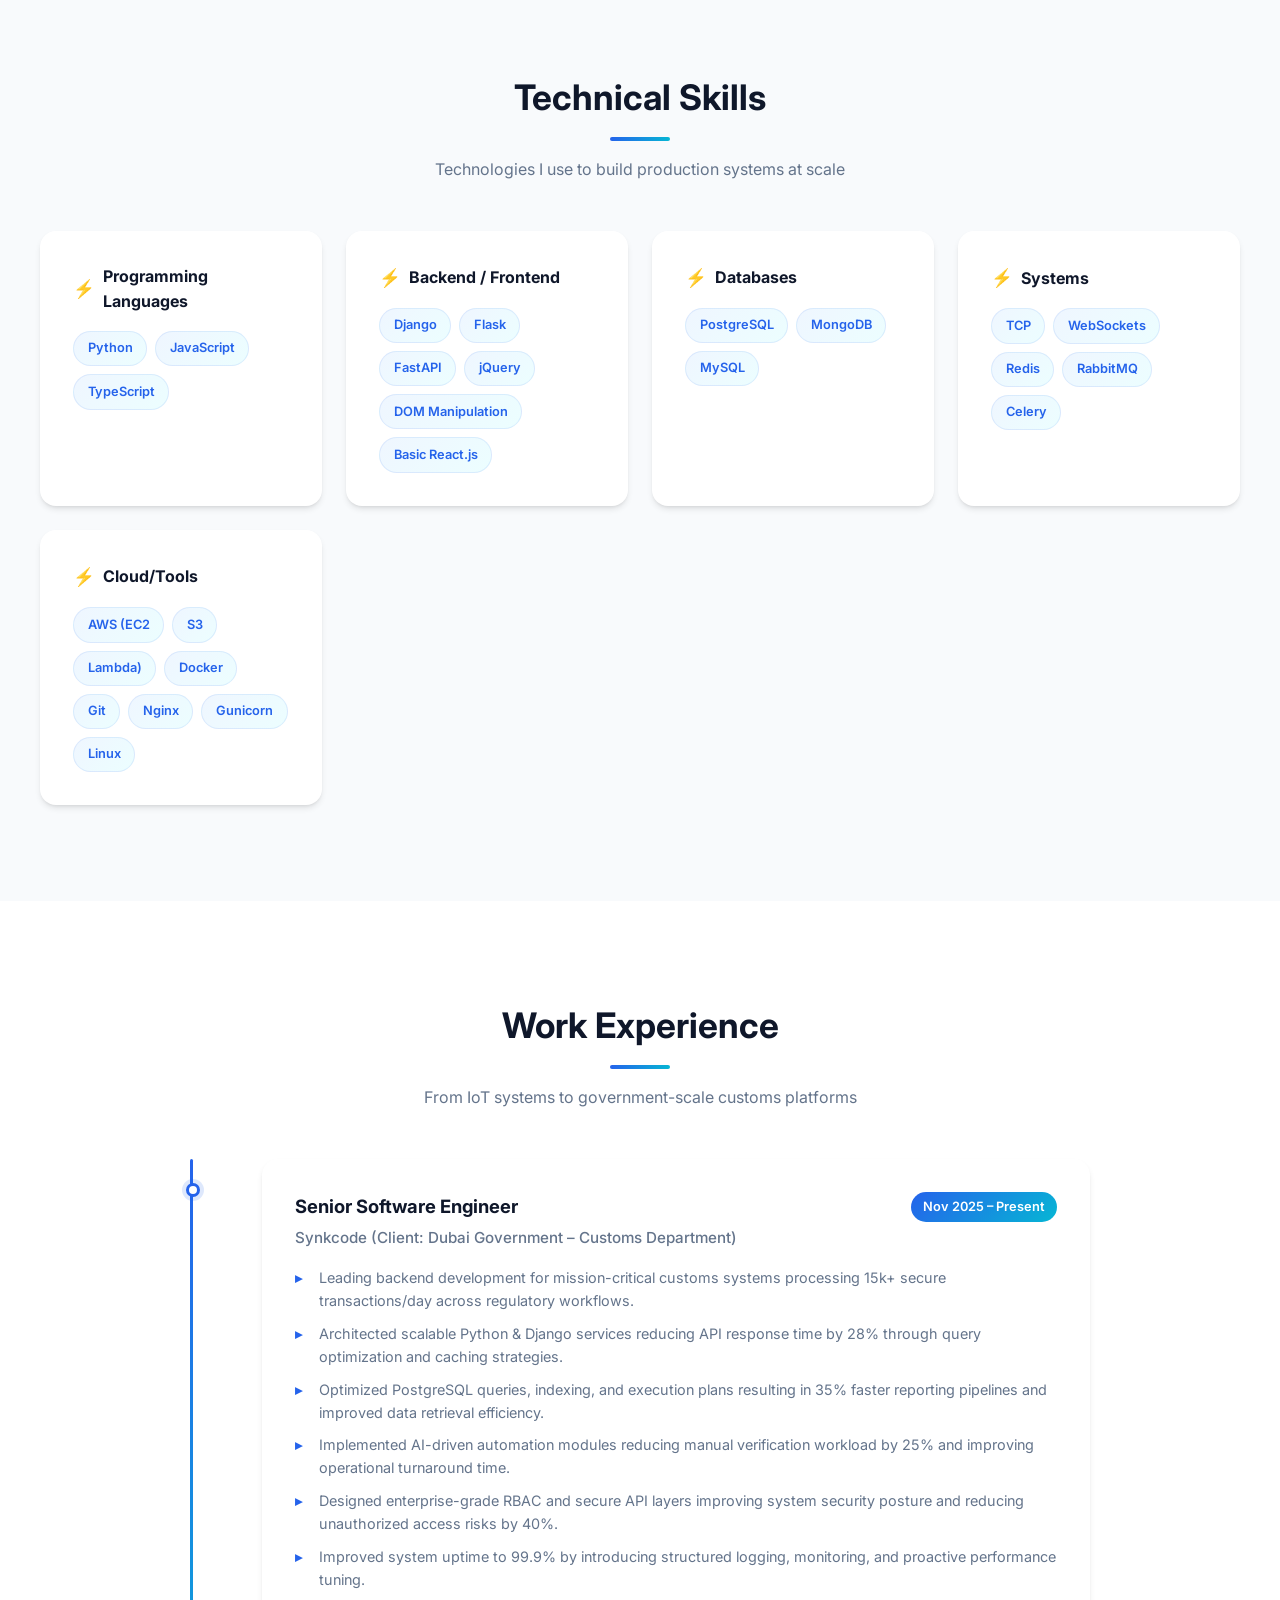
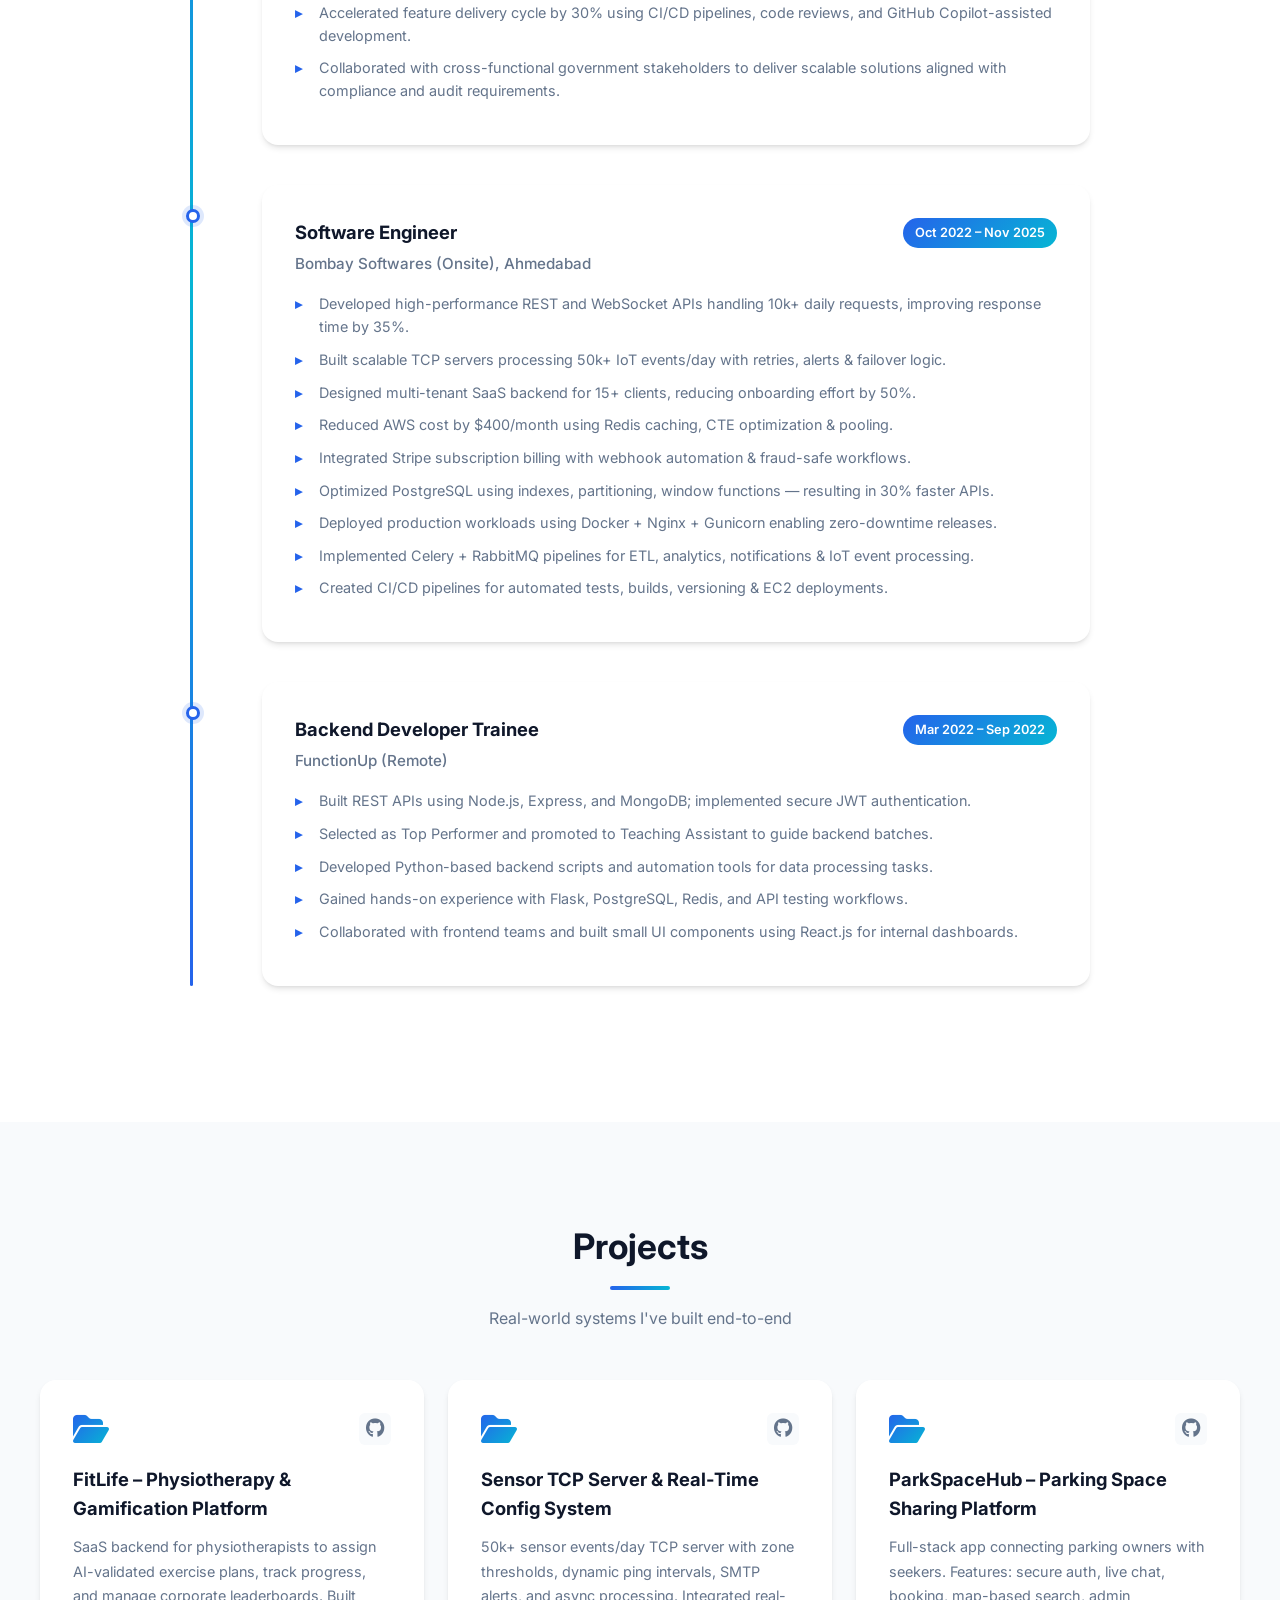
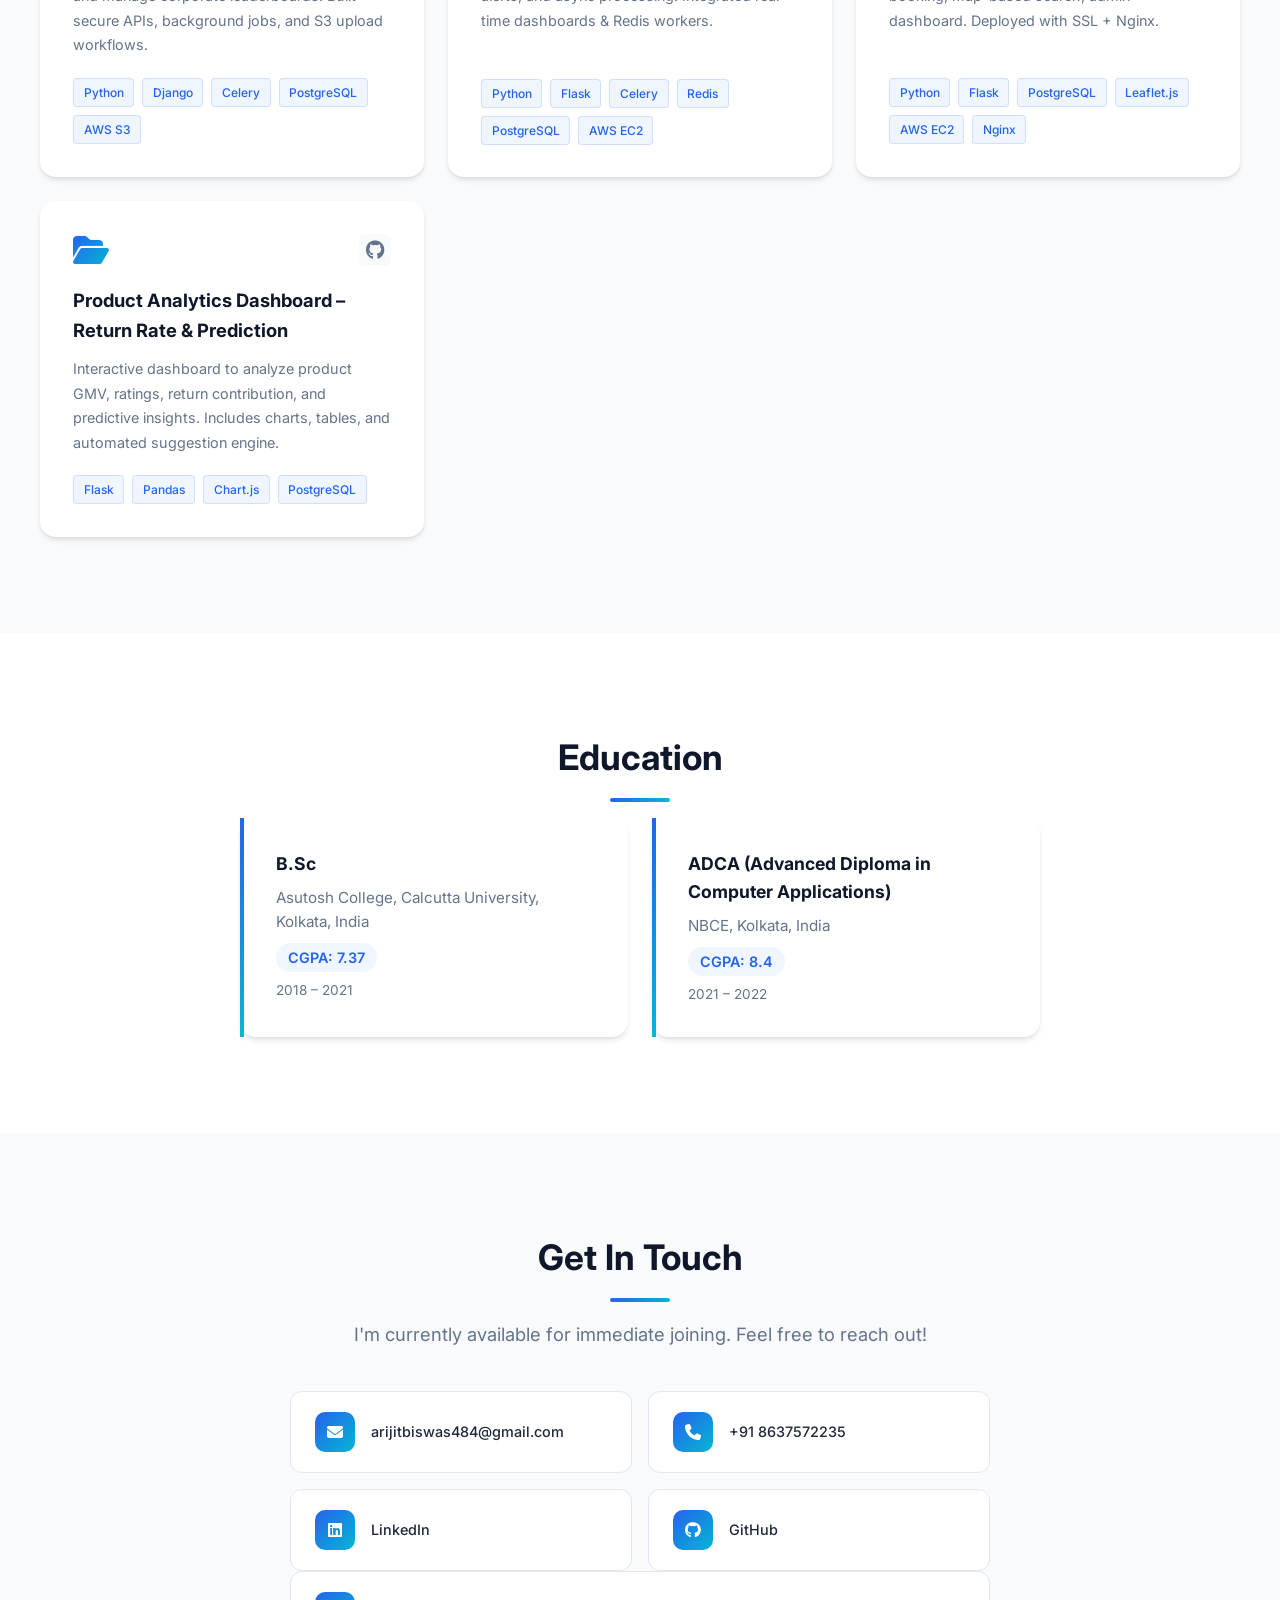
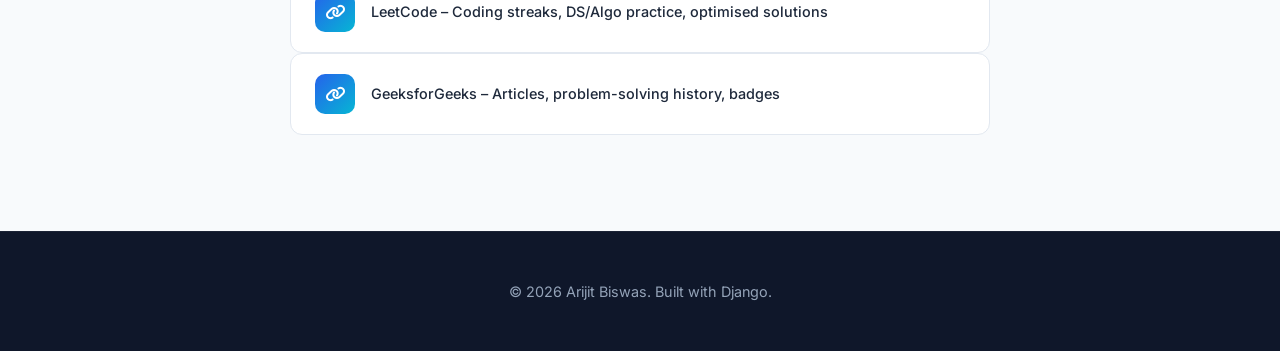
==== commit 5e818535: "Zudo redesign: cartoon character with wave animation, typing dots, rich UI" ====
--- a/docs/index.html
+++ b/docs/index.html
@@ -526,20 +526,67 @@
         </div>
     </footer>
 
-    <!-- Chatbot -->
-    <div class="chatbot-toggle" id="chatbot-toggle">
-        <i class="fas fa-comment-dots"></i>
+    <!-- Zudo Chatbot -->
+    <div class="zudo-toggle" id="chatbot-toggle">
+        <div class="zudo-avatar">
+            <svg viewBox="0 0 120 120" class="zudo-character">
+                <!-- Body -->
+                <ellipse cx="60" cy="90" rx="28" ry="22" fill="#2563eb"/>
+                <!-- Head -->
+                <circle cx="60" cy="48" r="28" fill="#FFD93D"/>
+                <!-- Eyes -->
+                <ellipse cx="50" cy="44" rx="4" ry="5" fill="#1e293b"/>
+                <ellipse cx="70" cy="44" rx="4" ry="5" fill="#1e293b"/>
+                <!-- Eye shine -->
+                <circle cx="48" cy="42" r="1.5" fill="white"/>
+                <circle cx="68" cy="42" r="1.5" fill="white"/>
+                <!-- Smile -->
+                <path d="M 48 55 Q 60 66 72 55" stroke="#1e293b" stroke-width="2.5" fill="none" stroke-linecap="round"/>
+                <!-- Cheeks -->
+                <circle cx="42" cy="52" r="4" fill="#FF9B9B" opacity="0.6"/>
+                <circle cx="78" cy="52" r="4" fill="#FF9B9B" opacity="0.6"/>
+                <!-- Waving hand -->
+                <g class="zudo-wave">
+                    <circle cx="98" cy="68" r="8" fill="#FFD93D"/>
+                    <rect x="86" y="66" width="14" height="6" rx="3" fill="#FFD93D"/>
+                    <!-- Fingers -->
+                    <rect x="97" y="60" width="3" height="7" rx="1.5" fill="#FFD93D"/>
+                    <rect x="101" y="61" width="3" height="6" rx="1.5" fill="#FFD93D"/>
+                    <rect x="93" y="61" width="3" height="6" rx="1.5" fill="#FFD93D"/>
+                </g>
+                <!-- Headphone/antenna -->
+                <circle cx="60" cy="22" r="4" fill="#06b6d4"/>
+                <line x1="60" y1="22" x2="60" y2="26" stroke="#06b6d4" stroke-width="2"/>
+            </svg>
+        </div>
+        <div class="zudo-bubble">Hey! I'm Zudo 👋</div>
     </div>
     <div class="chatbot" id="chatbot">
         <div class="chatbot-header">
-            <span><i class="fas fa-robot"></i> Zudo</span>
+            <div class="chatbot-header-info">
+                <svg viewBox="0 0 120 120" class="chatbot-header-avatar">
+                    <circle cx="60" cy="48" r="28" fill="#FFD93D"/>
+                    <ellipse cx="50" cy="44" rx="4" ry="5" fill="#1e293b"/>
+                    <ellipse cx="70" cy="44" rx="4" ry="5" fill="#1e293b"/>
+                    <circle cx="48" cy="42" r="1.5" fill="white"/>
+                    <circle cx="68" cy="42" r="1.5" fill="white"/>
+                    <path d="M 48 55 Q 60 66 72 55" stroke="#1e293b" stroke-width="2.5" fill="none" stroke-linecap="round"/>
+                    <circle cx="42" cy="52" r="4" fill="#FF9B9B" opacity="0.6"/>
+                    <circle cx="78" cy="52" r="4" fill="#FF9B9B" opacity="0.6"/>
+                    <circle cx="60" cy="22" r="4" fill="#06b6d4"/>
+                </svg>
+                <div>
+                    <span class="chatbot-name">Zudo</span>
+                    <span class="chatbot-status"><i class="fas fa-circle"></i> Online</span>
+                </div>
+            </div>
             <button class="chatbot-close" id="chatbot-close"><i class="fas fa-times"></i></button>
         </div>
         <div class="chatbot-messages" id="chatbot-messages">
-            <div class="chat-msg bot">Hi! 👋 I'm Zudo — Arijit's portfolio assistant. Ask me anything about his skills, experience, or projects!</div>
+            <div class="chat-msg bot">Hey! 👋 I'm <strong>Zudo</strong> — Arijit's portfolio assistant.<br><br>Try asking:<br>• "What are his skills?"<br>• "Tell me about experience"<br>• "How to contact him?"</div>
         </div>
         <div class="chatbot-input">
-            <input type="text" id="chatbot-input" placeholder="Ask a question..." autocomplete="off">
+            <input type="text" id="chatbot-input" placeholder="Ask Zudo anything..." autocomplete="off">
             <button id="chatbot-send"><i class="fas fa-paper-plane"></i></button>
         </div>
     </div>
--- a/docs/static/css/style.css
+++ b/docs/static/css/style.css
@@ -907,45 +907,73 @@
     animation: fadeInUp 0.6s ease forwards;
 }
 
-/* === Chatbot === */
-.chatbot-toggle {
+/* === Zudo Chatbot === */
+.zudo-toggle {
     position: fixed;
-    bottom: 2rem;
-    right: 2rem;
-    width: 56px;
-    height: 56px;
-    background: linear-gradient(135deg, var(--primary), var(--accent));
-    color: white;
-    border-radius: 50%;
-    display: flex;
-    align-items: center;
-    justify-content: center;
-    font-size: 1.4rem;
+    bottom: 1.5rem;
+    right: 1.5rem;
     cursor: pointer;
     z-index: 1000;
-    box-shadow: 0 4px 20px rgba(37, 99, 235, 0.4);
-    transition: var(--transition);
-    animation: pulse-bot 2s infinite;
-}
-
-.chatbot-toggle:hover {
+    display: flex;
+    align-items: flex-end;
+    gap: 0.5rem;
+}
+
+.zudo-avatar {
+    width: 80px;
+    height: 80px;
+    filter: drop-shadow(0 4px 12px rgba(37, 99, 235, 0.3));
+    transition: transform 0.3s ease;
+}
+
+.zudo-toggle:hover .zudo-avatar {
     transform: scale(1.1);
 }
 
-@keyframes pulse-bot {
-    0%, 100% { box-shadow: 0 4px 20px rgba(37, 99, 235, 0.4); }
-    50% { box-shadow: 0 4px 30px rgba(37, 99, 235, 0.7); }
+.zudo-character {
+    width: 100%;
+    height: 100%;
+}
+
+.zudo-wave {
+    transform-origin: 86px 68px;
+    animation: wave-hand 1.5s ease-in-out infinite;
+}
+
+@keyframes wave-hand {
+    0%, 100% { transform: rotate(0deg); }
+    25% { transform: rotate(20deg); }
+    50% { transform: rotate(-10deg); }
+    75% { transform: rotate(15deg); }
+}
+
+.zudo-bubble {
+    background: white;
+    padding: 0.5rem 1rem;
+    border-radius: 12px 12px 4px 12px;
+    font-size: 0.8rem;
+    font-weight: 600;
+    color: var(--secondary);
+    box-shadow: 0 4px 15px rgba(0, 0, 0, 0.1);
+    animation: bubble-bounce 3s ease-in-out infinite;
+    white-space: nowrap;
+    margin-bottom: 2rem;
+}
+
+@keyframes bubble-bounce {
+    0%, 100% { transform: translateY(0); }
+    50% { transform: translateY(-5px); }
 }
 
 .chatbot {
     position: fixed;
-    bottom: 6rem;
-    right: 2rem;
-    width: 360px;
-    max-height: 480px;
-    background: white;
-    border-radius: 16px;
-    box-shadow: 0 10px 40px rgba(0, 0, 0, 0.2);
+    bottom: 7rem;
+    right: 1.5rem;
+    width: 370px;
+    max-height: 500px;
+    background: white;
+    border-radius: 20px;
+    box-shadow: 0 10px 50px rgba(0, 0, 0, 0.2);
     z-index: 1001;
     display: none;
     flex-direction: column;
@@ -960,56 +988,91 @@
 .chatbot-header {
     background: linear-gradient(135deg, var(--primary), var(--accent));
     color: white;
-    padding: 1rem 1.25rem;
+    padding: 0.75rem 1rem;
     display: flex;
     justify-content: space-between;
     align-items: center;
-    font-weight: 600;
-    font-size: 0.95rem;
-}
-
-.chatbot-header i {
-    margin-right: 0.5rem;
+}
+
+.chatbot-header-info {
+    display: flex;
+    align-items: center;
+    gap: 0.75rem;
+}
+
+.chatbot-header-avatar {
+    width: 36px;
+    height: 36px;
+    background: rgba(255, 255, 255, 0.2);
+    border-radius: 50%;
+    padding: 2px;
+}
+
+.chatbot-name {
+    font-weight: 700;
+    font-size: 1rem;
+    display: block;
+    line-height: 1;
+}
+
+.chatbot-status {
+    font-size: 0.7rem;
+    opacity: 0.9;
+    display: flex;
+    align-items: center;
+    gap: 4px;
+}
+
+.chatbot-status i {
+    font-size: 0.4rem;
+    color: #4ade80;
 }
 
 .chatbot-close {
-    background: none;
+    background: rgba(255, 255, 255, 0.15);
     border: none;
     color: white;
-    font-size: 1.1rem;
+    font-size: 1rem;
     cursor: pointer;
-    opacity: 0.8;
+    width: 32px;
+    height: 32px;
+    border-radius: 50%;
+    display: flex;
+    align-items: center;
+    justify-content: center;
     transition: var(--transition);
 }
 
 .chatbot-close:hover {
-    opacity: 1;
+    background: rgba(255, 255, 255, 0.3);
 }
 
 .chatbot-messages {
     flex: 1;
     padding: 1rem;
     overflow-y: auto;
-    max-height: 320px;
+    max-height: 340px;
     display: flex;
     flex-direction: column;
     gap: 0.75rem;
+    background: #f8fafc;
 }
 
 .chat-msg {
-    padding: 0.65rem 1rem;
-    border-radius: 12px;
+    padding: 0.75rem 1rem;
+    border-radius: 16px;
     font-size: 0.85rem;
-    line-height: 1.5;
+    line-height: 1.6;
     max-width: 85%;
     word-wrap: break-word;
 }
 
 .chat-msg.bot {
-    background: #f1f5f9;
+    background: white;
     color: var(--text);
     align-self: flex-start;
     border-bottom-left-radius: 4px;
+    box-shadow: 0 1px 4px rgba(0, 0, 0, 0.06);
 }
 
 .chat-msg.user {
@@ -1019,55 +1082,96 @@
     border-bottom-right-radius: 4px;
 }
 
+.chat-msg.bot strong {
+    color: var(--primary);
+}
+
+.chatbot-typing {
+    display: flex;
+    gap: 4px;
+    padding: 0.75rem 1rem;
+    align-self: flex-start;
+}
+
+.chatbot-typing span {
+    width: 8px;
+    height: 8px;
+    background: #cbd5e1;
+    border-radius: 50%;
+    animation: typing-dot 1.4s ease-in-out infinite;
+}
+
+.chatbot-typing span:nth-child(2) { animation-delay: 0.2s; }
+.chatbot-typing span:nth-child(3) { animation-delay: 0.4s; }
+
+@keyframes typing-dot {
+    0%, 100% { transform: translateY(0); opacity: 0.4; }
+    50% { transform: translateY(-6px); opacity: 1; }
+}
+
 .chatbot-input {
     display: flex;
     border-top: 1px solid var(--border);
     padding: 0.75rem;
     gap: 0.5rem;
+    background: white;
 }
 
 .chatbot-input input {
     flex: 1;
     border: 1px solid var(--border);
-    border-radius: 8px;
-    padding: 0.5rem 0.75rem;
+    border-radius: 24px;
+    padding: 0.6rem 1rem;
     font-size: 0.85rem;
     font-family: inherit;
     outline: none;
     transition: var(--transition);
+    background: #f8fafc;
 }
 
 .chatbot-input input:focus {
     border-color: var(--primary);
+    background: white;
 }
 
 .chatbot-input button {
     background: linear-gradient(135deg, var(--primary), var(--accent));
     color: white;
     border: none;
-    border-radius: 8px;
-    width: 38px;
-    height: 38px;
+    border-radius: 50%;
+    width: 40px;
+    height: 40px;
     cursor: pointer;
     display: flex;
     align-items: center;
     justify-content: center;
     transition: var(--transition);
+    flex-shrink: 0;
 }
 
 .chatbot-input button:hover {
-    transform: scale(1.05);
+    transform: scale(1.1);
 }
 
 @media (max-width: 768px) {
     .chatbot {
         width: calc(100% - 2rem);
         right: 1rem;
-        bottom: 5rem;
-    }
-
-    .chatbot-toggle {
-        bottom: 1.5rem;
-        right: 1.5rem;
-    }
-}
+        bottom: 6rem;
+        max-height: 60vh;
+    }
+
+    .zudo-toggle {
+        bottom: 1rem;
+        right: 1rem;
+    }
+
+    .zudo-avatar {
+        width: 65px;
+        height: 65px;
+    }
+
+    .zudo-bubble {
+        display: none;
+    }
+}
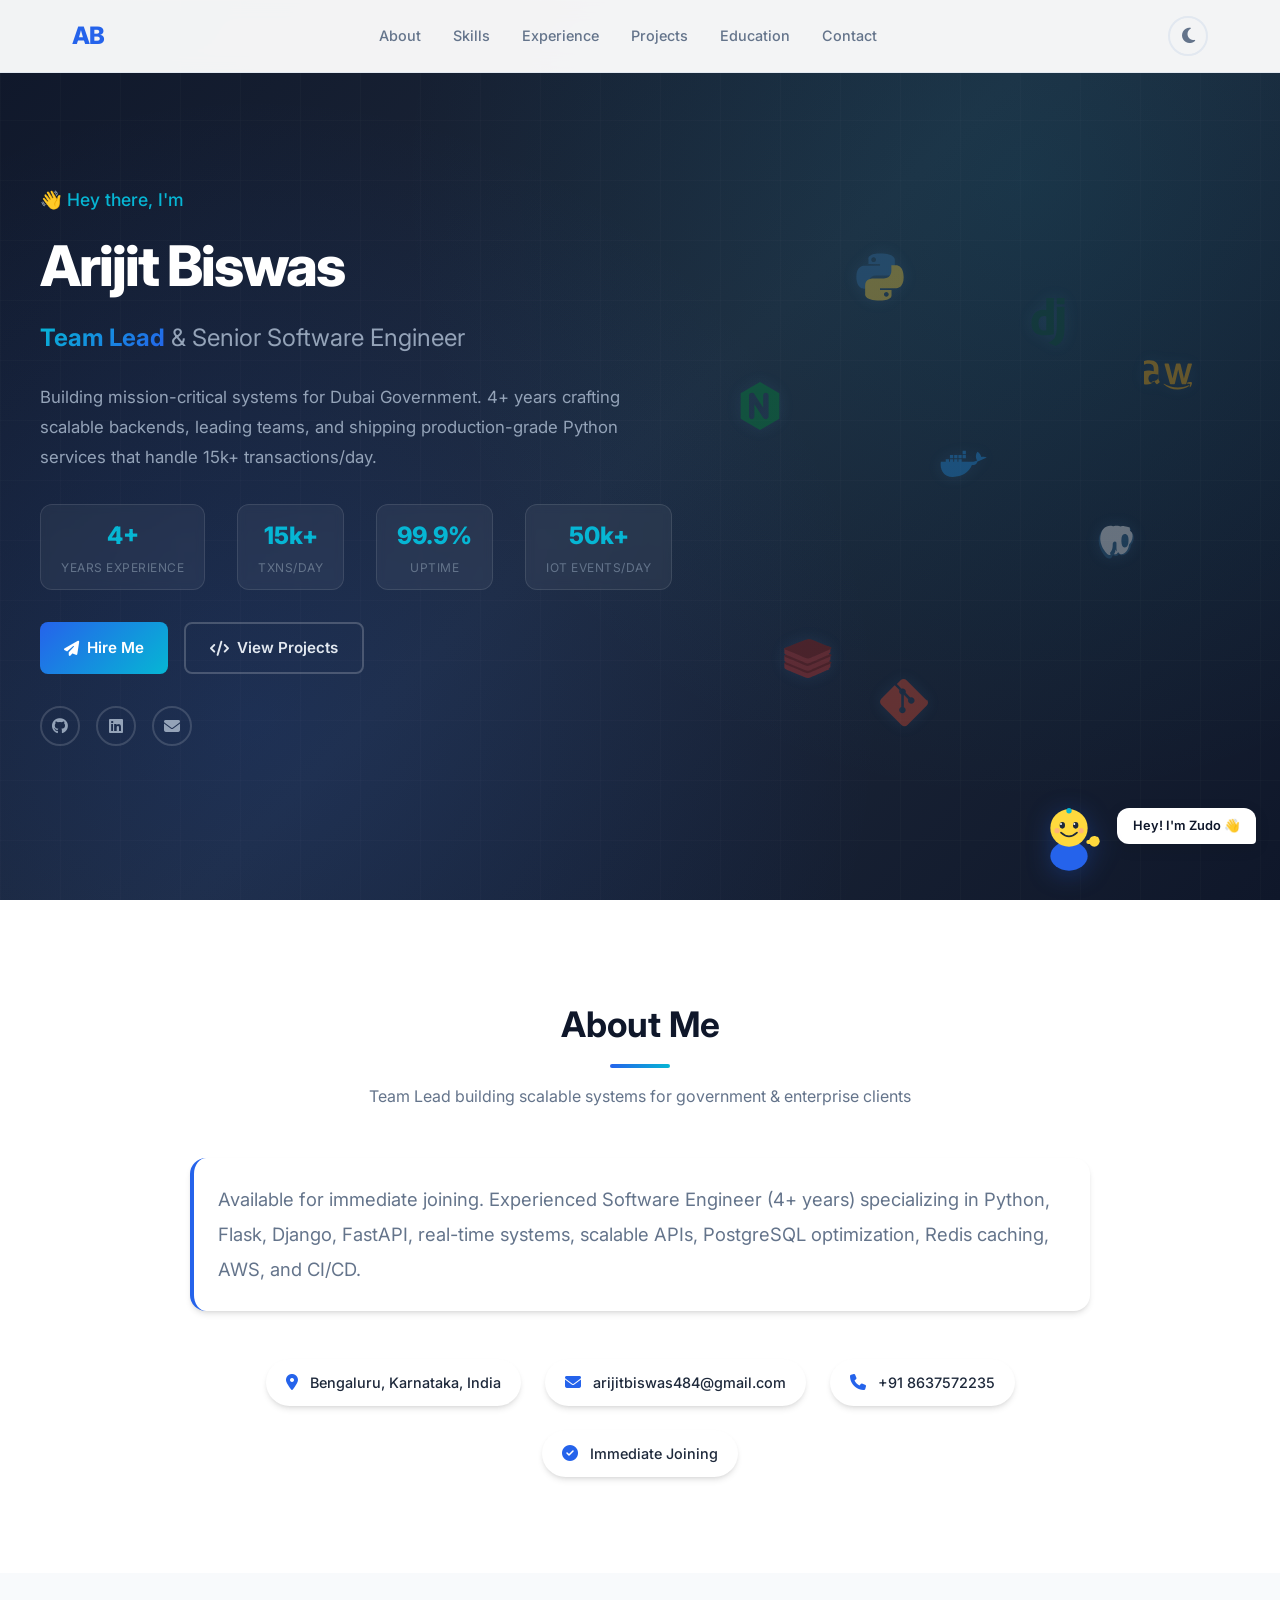
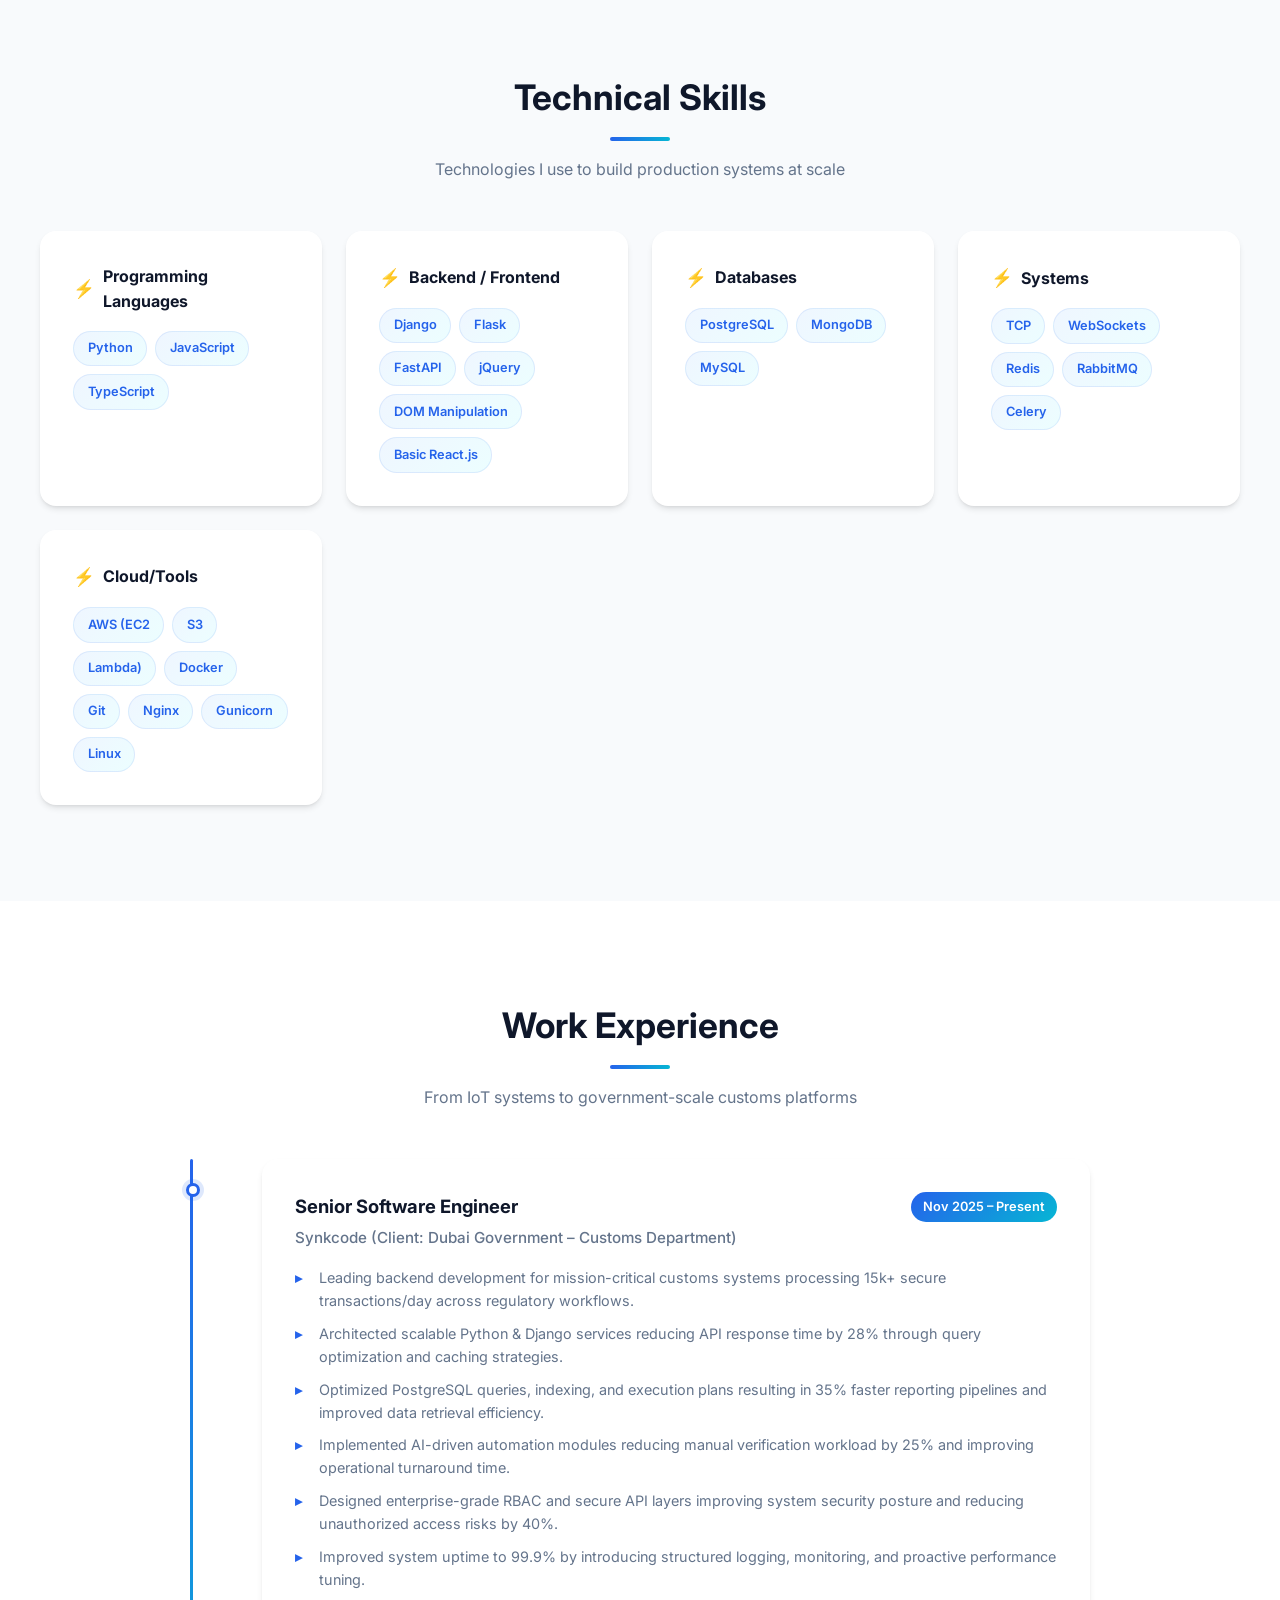
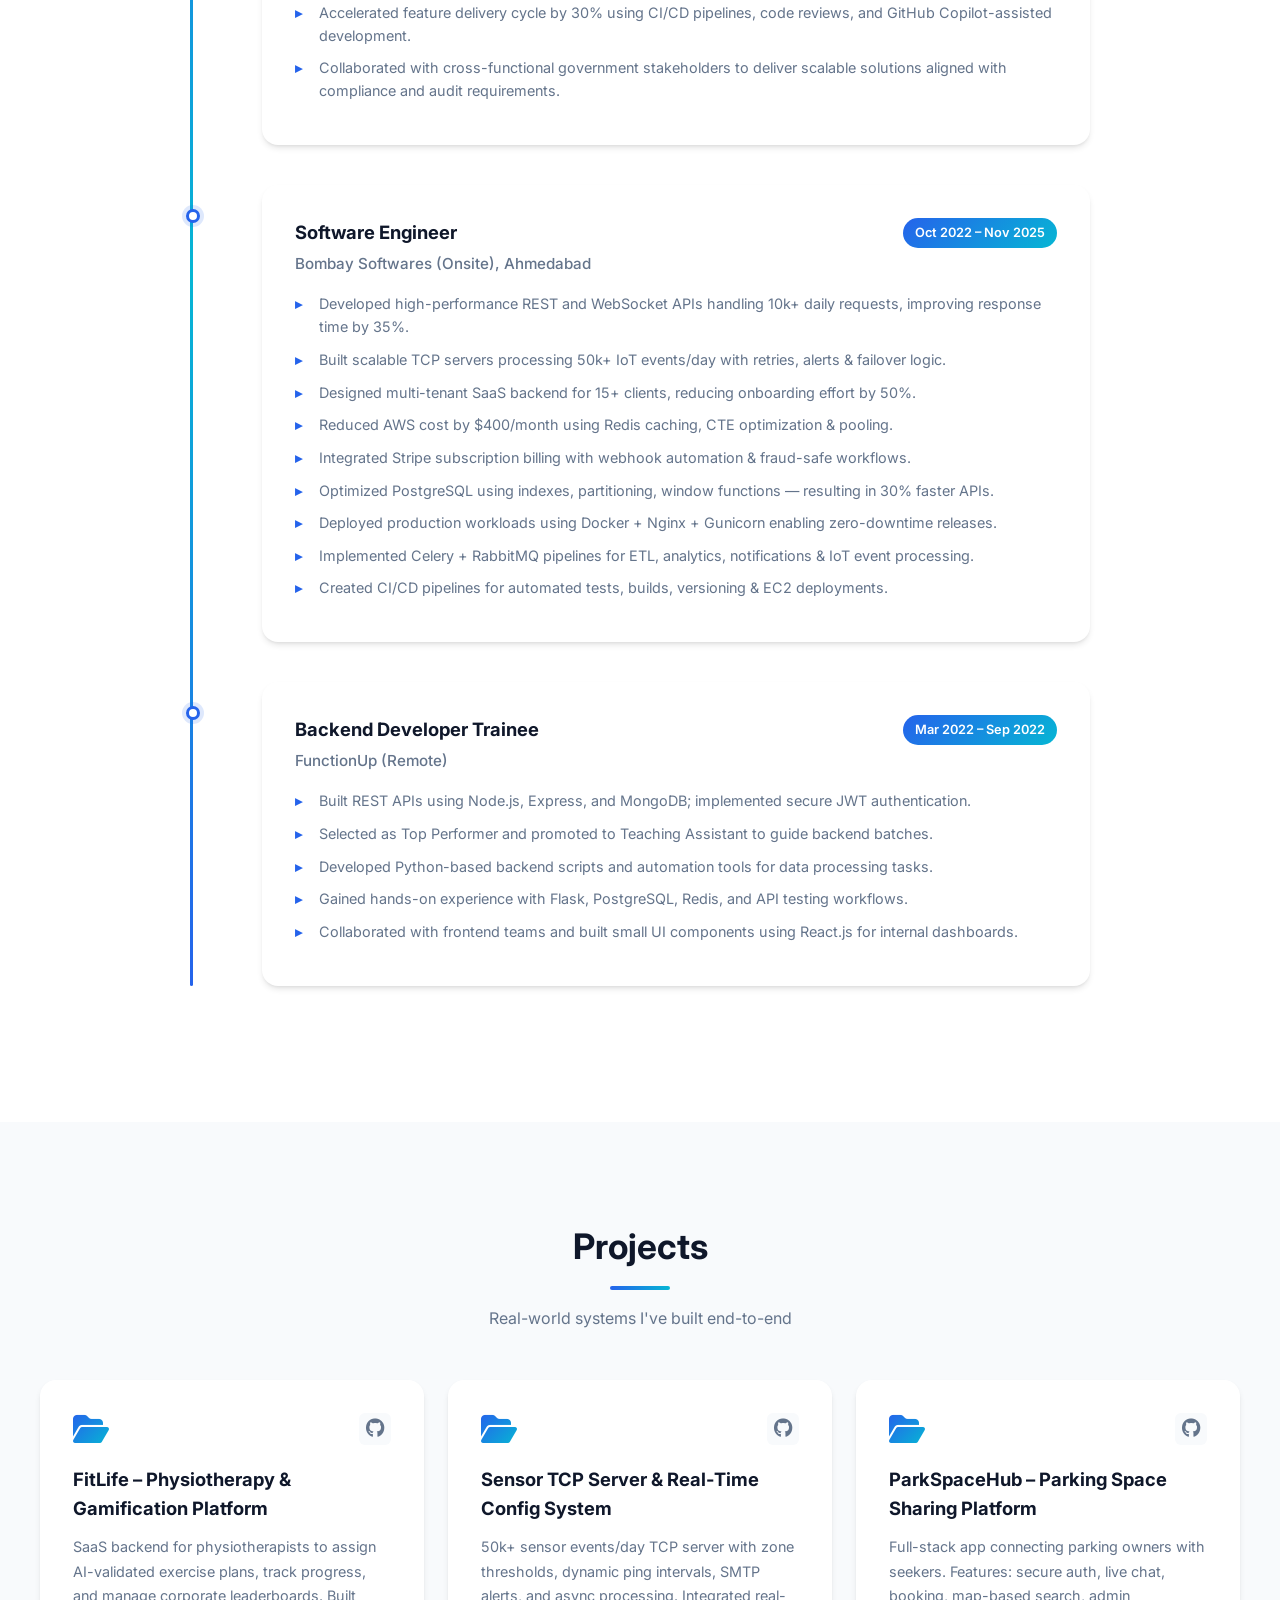
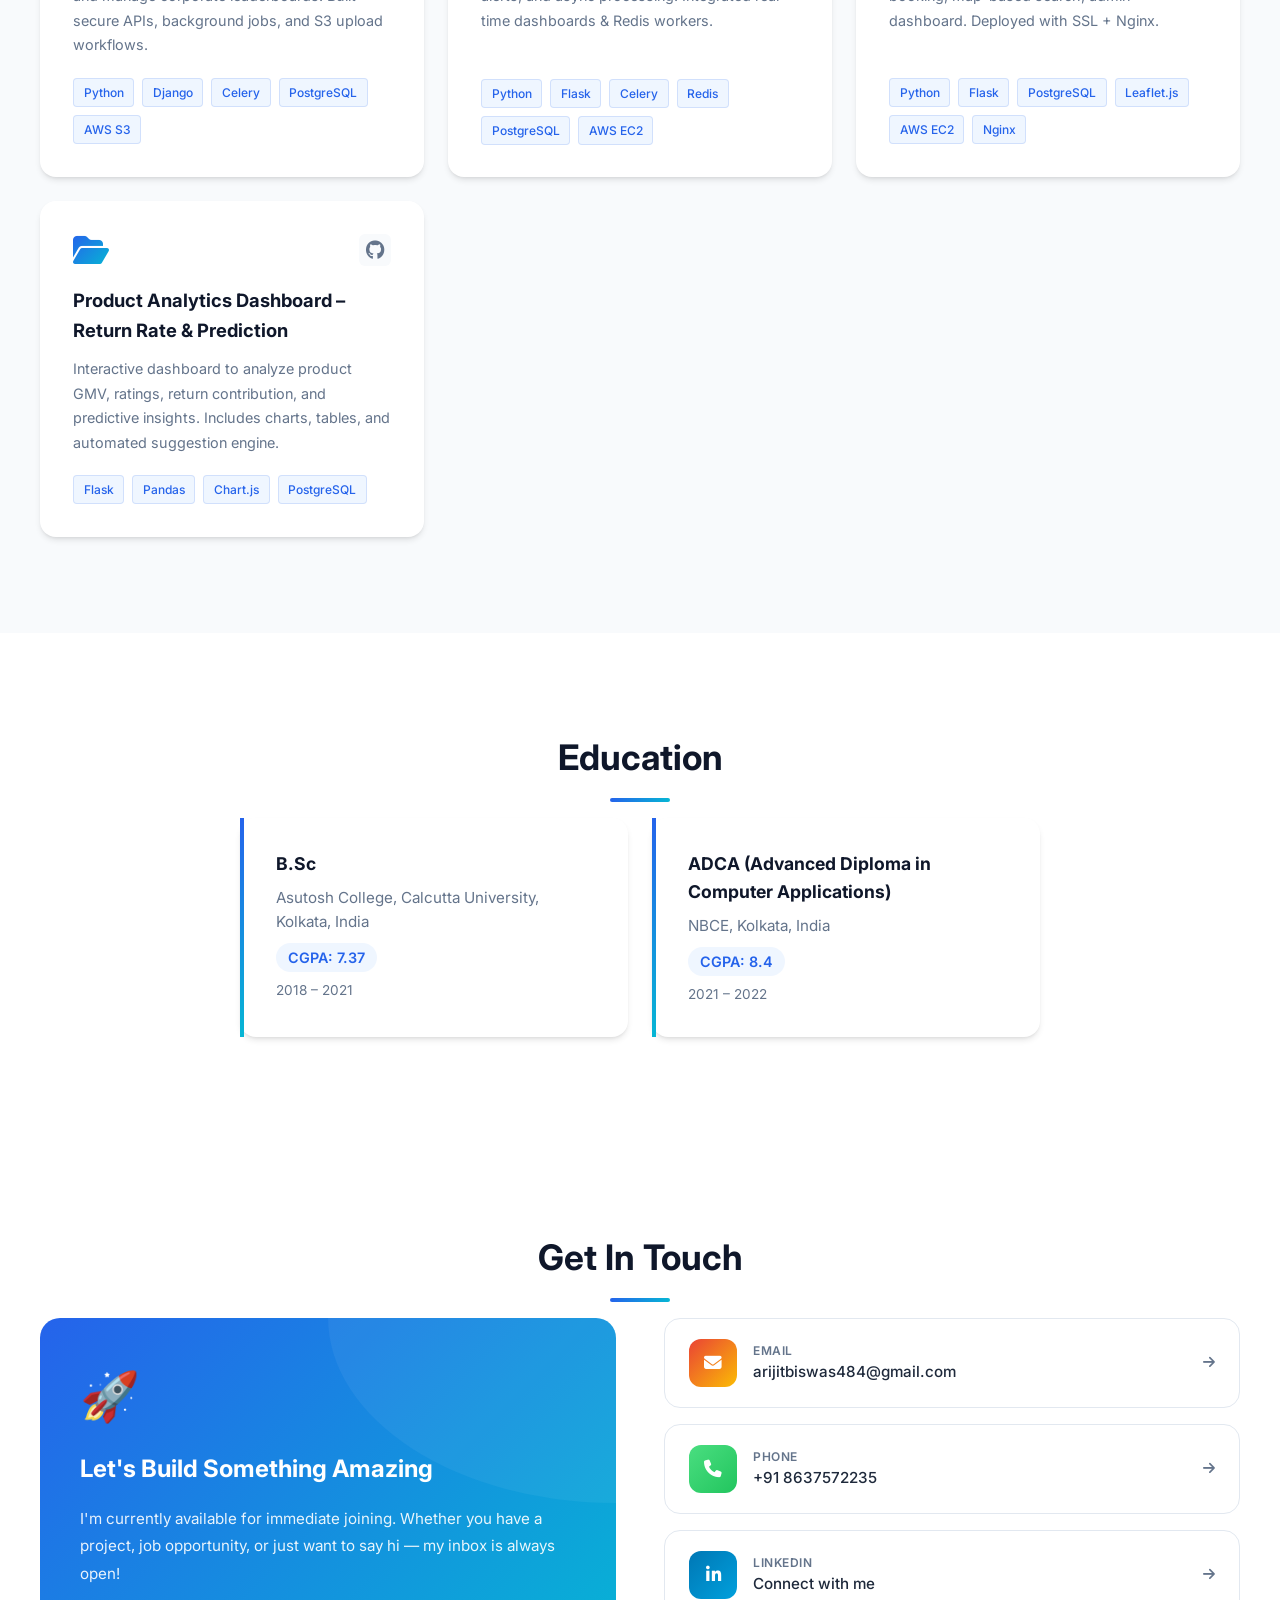
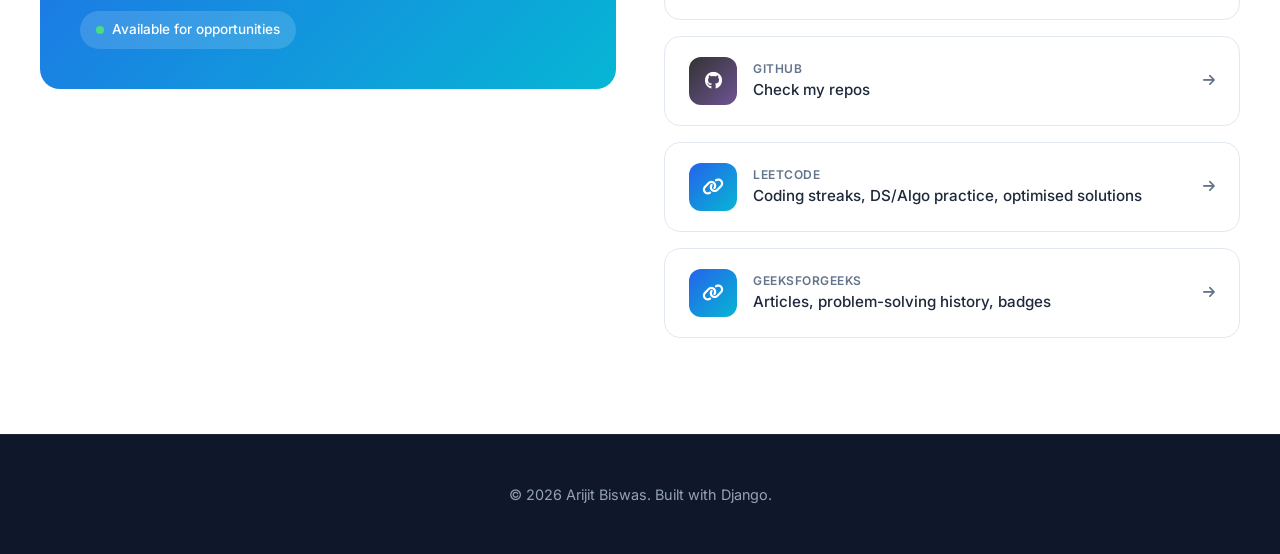
==== commit e57159a8: "Contact section redesign + Dark mode toggle" ====
--- a/docs/index.html
+++ b/docs/index.html
@@ -24,6 +24,9 @@
             <button class="nav-toggle" id="nav-toggle">
                 <i class="fas fa-bars"></i>
             </button>
+            <button class="dark-mode-toggle" id="dark-mode-toggle" title="Toggle Dark Mode">
+                <i class="fas fa-moon"></i>
+            </button>
         </div>
     </nav>
 
@@ -477,44 +480,88 @@
 </section>
 
 <!-- Contact Section -->
-<section class="section section-alt" id="contact">
+<section class="section" id="contact">
     <div class="container">
         <h2 class="section-title">Get In Touch</h2>
-        <div class="contact-content">
-            <p>I'm currently available for immediate joining. Feel free to reach out!</p>
+        <div class="contact-wrapper">
+            <div class="contact-info-card">
+                <div class="contact-emoji">🚀</div>
+                <h3>Let's Build Something Amazing</h3>
+                <p>I'm currently available for immediate joining. Whether you have a project, job opportunity, or just want to say hi — my inbox is always open!</p>
+                <div class="contact-availability">
+                    <span class="availability-dot"></span>
+                    Available for opportunities
+                </div>
+            </div>
             <div class="contact-links">
-                <a href="mailto:arijitbiswas484@gmail.com" class="contact-item">
-                    <i class="fas fa-envelope"></i>
-                    <span>arijitbiswas484@gmail.com</span>
+                <a href="mailto:arijitbiswas484@gmail.com" class="contact-card">
+                    <div class="contact-card-icon email-icon">
+                        <i class="fas fa-envelope"></i>
+                    </div>
+                    <div class="contact-card-info">
+                        <span class="contact-card-label">Email</span>
+                        <span class="contact-card-value">arijitbiswas484@gmail.com</span>
+                    </div>
+                    <i class="fas fa-arrow-right contact-card-arrow"></i>
                 </a>
-                <a href="tel:+918637572235" class="contact-item">
-                    <i class="fas fa-phone"></i>
-                    <span>+91 8637572235</span>
+                <a href="tel:+918637572235" class="contact-card">
+                    <div class="contact-card-icon phone-icon">
+                        <i class="fas fa-phone"></i>
+                    </div>
+                    <div class="contact-card-info">
+                        <span class="contact-card-label">Phone</span>
+                        <span class="contact-card-value">+91 8637572235</span>
+                    </div>
+                    <i class="fas fa-arrow-right contact-card-arrow"></i>
                 </a>
                 
-                <a href="https://linkedin.com/in/arijit-biswas-a371b4179/" target="_blank" class="contact-item">
-                    <i class="fab fa-linkedin"></i>
-                    <span>LinkedIn</span>
+                <a href="https://linkedin.com/in/arijit-biswas-a371b4179/" target="_blank" class="contact-card">
+                    <div class="contact-card-icon linkedin-icon">
+                        <i class="fab fa-linkedin-in"></i>
+                    </div>
+                    <div class="contact-card-info">
+                        <span class="contact-card-label">LinkedIn</span>
+                        <span class="contact-card-value">Connect with me</span>
+                    </div>
+                    <i class="fas fa-arrow-right contact-card-arrow"></i>
                 </a>
                 
                 
-                <a href="https://github.com/Ghostarijit" target="_blank" class="contact-item">
-                    <i class="fab fa-github"></i>
-                    <span>GitHub</span>
+                <a href="https://github.com/Ghostarijit" target="_blank" class="contact-card">
+                    <div class="contact-card-icon github-icon">
+                        <i class="fab fa-github"></i>
+                    </div>
+                    <div class="contact-card-info">
+                        <span class="contact-card-label">GitHub</span>
+                        <span class="contact-card-value">Check my repos</span>
+                    </div>
+                    <i class="fas fa-arrow-right contact-card-arrow"></i>
                 </a>
                 
-            </div>
-            
-            <a href="https://leetcode.com/" target="_blank" class="contact-item">
-                <i class="fas fa-link"></i>
-                <span>LeetCode – Coding streaks, DS/Algo practice, optimised solutions</span>
-            </a>
-            
-            <a href="https://www.geeksforgeeks.org/" target="_blank" class="contact-item">
-                <i class="fas fa-link"></i>
-                <span>GeeksforGeeks – Articles, problem-solving history, badges</span>
-            </a>
-            
+                
+                <a href="https://leetcode.com/" target="_blank" class="contact-card">
+                    <div class="contact-card-icon">
+                        <i class="fas fa-link"></i>
+                    </div>
+                    <div class="contact-card-info">
+                        <span class="contact-card-label">LeetCode</span>
+                        <span class="contact-card-value">Coding streaks, DS/Algo practice, optimised solutions</span>
+                    </div>
+                    <i class="fas fa-arrow-right contact-card-arrow"></i>
+                </a>
+                
+                <a href="https://www.geeksforgeeks.org/" target="_blank" class="contact-card">
+                    <div class="contact-card-icon">
+                        <i class="fas fa-link"></i>
+                    </div>
+                    <div class="contact-card-info">
+                        <span class="contact-card-label">GeeksforGeeks</span>
+                        <span class="contact-card-value">Articles, problem-solving history, badges</span>
+                    </div>
+                    <i class="fas fa-arrow-right contact-card-arrow"></i>
+                </a>
+                
+            </div>
         </div>
     </div>
 </section>
--- a/docs/static/css/style.css
+++ b/docs/static/css/style.css
@@ -13,6 +13,94 @@
     --transition: all 0.3s ease;
 }
 
+/* Dark Mode */
+[data-theme="dark"] {
+    --text: #e2e8f0;
+    --text-light: #94a3b8;
+    --bg: #0f172a;
+    --bg-alt: #1e293b;
+    --border: #334155;
+    --secondary: #f8fafc;
+    --card-shadow: 0 4px 6px -1px rgba(0, 0, 0, 0.4), 0 2px 4px -2px rgba(0, 0, 0, 0.3);
+}
+
+[data-theme="dark"] .navbar {
+    background: rgba(15, 23, 42, 0.95);
+    border-bottom-color: var(--border);
+}
+
+[data-theme="dark"] .contact-card,
+[data-theme="dark"] .skill-card,
+[data-theme="dark"] .project-card,
+[data-theme="dark"] .edu-card {
+    background: var(--bg-alt);
+}
+
+[data-theme="dark"] .contact-card:hover {
+    background: #1e293b;
+}
+
+[data-theme="dark"] .chatbot,
+[data-theme="dark"] .zudo-bubble {
+    background: #1e293b;
+}
+
+[data-theme="dark"] .zudo-bubble {
+    color: var(--text);
+}
+
+[data-theme="dark"] .chatbot-messages {
+    background: #0f172a;
+}
+
+[data-theme="dark"] .chat-msg.bot {
+    background: #334155;
+    color: var(--text);
+}
+
+[data-theme="dark"] .chatbot-input {
+    background: #1e293b;
+    border-top-color: var(--border);
+}
+
+[data-theme="dark"] .chatbot-input input {
+    background: #0f172a;
+    color: var(--text);
+    border-color: var(--border);
+}
+
+[data-theme="dark"] .footer {
+    background: #020617;
+}
+
+/* Dark Mode Toggle */
+.dark-mode-toggle {
+    background: none;
+    border: 2px solid var(--border);
+    width: 40px;
+    height: 40px;
+    border-radius: 50%;
+    cursor: pointer;
+    font-size: 1.1rem;
+    color: var(--text-light);
+    display: flex;
+    align-items: center;
+    justify-content: center;
+    transition: var(--transition);
+    margin-left: 1rem;
+}
+
+.dark-mode-toggle:hover {
+    border-color: var(--primary);
+    color: var(--primary);
+    transform: rotate(20deg);
+}
+
+[data-theme="dark"] .dark-mode-toggle {
+    border-color: #fbbf24;
+    color: #fbbf24;
+}
+
 * {
     margin: 0;
     padding: 0;
@@ -762,60 +850,145 @@
 }
 
 /* === Contact === */
-.contact-content {
-    text-align: center;
-    max-width: 700px;
-    margin: 0 auto;
-}
-
-.contact-content > p {
-    color: var(--text-light);
-    font-size: 1.15rem;
-    margin-bottom: 2.5rem;
+.contact-wrapper {
+    display: grid;
+    grid-template-columns: 1fr 1fr;
+    gap: 3rem;
+    align-items: start;
+}
+
+.contact-info-card {
+    background: linear-gradient(135deg, var(--primary), var(--accent));
+    border-radius: 20px;
+    padding: 2.5rem;
+    color: white;
+    position: relative;
+    overflow: hidden;
+}
+
+.contact-info-card::before {
+    content: '';
+    position: absolute;
+    top: -50%;
+    right: -50%;
+    width: 100%;
+    height: 100%;
+    background: rgba(255, 255, 255, 0.05);
+    border-radius: 50%;
+}
+
+.contact-emoji {
+    font-size: 3rem;
+    margin-bottom: 1rem;
+}
+
+.contact-info-card h3 {
+    font-size: 1.5rem;
+    font-weight: 700;
+    margin-bottom: 1rem;
+}
+
+.contact-info-card p {
+    opacity: 0.9;
     line-height: 1.8;
+    font-size: 0.95rem;
+}
+
+.contact-availability {
+    display: inline-flex;
+    align-items: center;
+    gap: 0.5rem;
+    margin-top: 1.5rem;
+    padding: 0.5rem 1rem;
+    background: rgba(255, 255, 255, 0.15);
+    border-radius: 50px;
+    font-size: 0.85rem;
+    font-weight: 500;
+}
+
+.availability-dot {
+    width: 8px;
+    height: 8px;
+    background: #4ade80;
+    border-radius: 50%;
+    animation: pulse-dot 2s ease-in-out infinite;
+}
+
+@keyframes pulse-dot {
+    0%, 100% { opacity: 1; transform: scale(1); }
+    50% { opacity: 0.5; transform: scale(1.5); }
 }
 
 .contact-links {
-    display: grid;
-    grid-template-columns: repeat(auto-fit, minmax(250px, 1fr));
+    display: flex;
+    flex-direction: column;
     gap: 1rem;
 }
 
-.contact-item {
+.contact-card {
     display: flex;
     align-items: center;
     gap: 1rem;
     padding: 1.25rem 1.5rem;
+    border-radius: 16px;
+    border: 1px solid var(--border);
+    background: var(--bg);
+    transition: var(--transition);
+}
+
+.contact-card:hover {
+    border-color: var(--primary);
+    transform: translateX(8px);
+    box-shadow: 0 8px 25px rgba(37, 99, 235, 0.12);
+}
+
+.contact-card-icon {
+    width: 48px;
+    height: 48px;
     border-radius: 12px;
-    border: 1px solid var(--border);
-    transition: var(--transition);
-    background: white;
-}
-
-.contact-item:hover {
-    border-color: var(--primary);
-    background: #eff6ff;
-    transform: translateY(-3px);
-    box-shadow: 0 8px 20px rgba(37, 99, 235, 0.1);
-}
-
-.contact-item i {
+    display: flex;
+    align-items: center;
+    justify-content: center;
+    font-size: 1.1rem;
     color: white;
-    font-size: 1rem;
-    width: 40px;
-    height: 40px;
-    display: flex;
-    align-items: center;
-    justify-content: center;
+    flex-shrink: 0;
     background: linear-gradient(135deg, var(--primary), var(--accent));
-    border-radius: 10px;
-    flex-shrink: 0;
-}
-
-.contact-item span {
+}
+
+.contact-card-icon.email-icon { background: linear-gradient(135deg, #ea4335, #fbbc04); }
+.contact-card-icon.phone-icon { background: linear-gradient(135deg, #4ade80, #22c55e); }
+.contact-card-icon.linkedin-icon { background: linear-gradient(135deg, #0077b5, #00a0dc); }
+.contact-card-icon.github-icon { background: linear-gradient(135deg, #333, #6e5494); }
+
+.contact-card-info {
+    flex: 1;
+    display: flex;
+    flex-direction: column;
+}
+
+.contact-card-label {
+    font-size: 0.75rem;
+    font-weight: 600;
+    color: var(--text-light);
+    text-transform: uppercase;
+    letter-spacing: 0.5px;
+}
+
+.contact-card-value {
+    font-size: 0.95rem;
     font-weight: 500;
     color: var(--text);
-    font-size: 0.9rem;
+}
+
+.contact-card-arrow {
+    color: var(--text-light);
+    font-size: 0.85rem;
+    transition: var(--transition);
+}
+
+.contact-card:hover .contact-card-arrow {
+    color: var(--primary);
+    transform: translateX(4px);
 }
 
 /* === Footer === */
@@ -885,9 +1058,12 @@
         flex-direction: column;
     }
 
-    .contact-item {
-        min-width: auto;
-        width: 100%;
+    .contact-wrapper {
+        grid-template-columns: 1fr;
+    }
+
+    .contact-card {
+        padding: 1rem;
     }
 }
 
